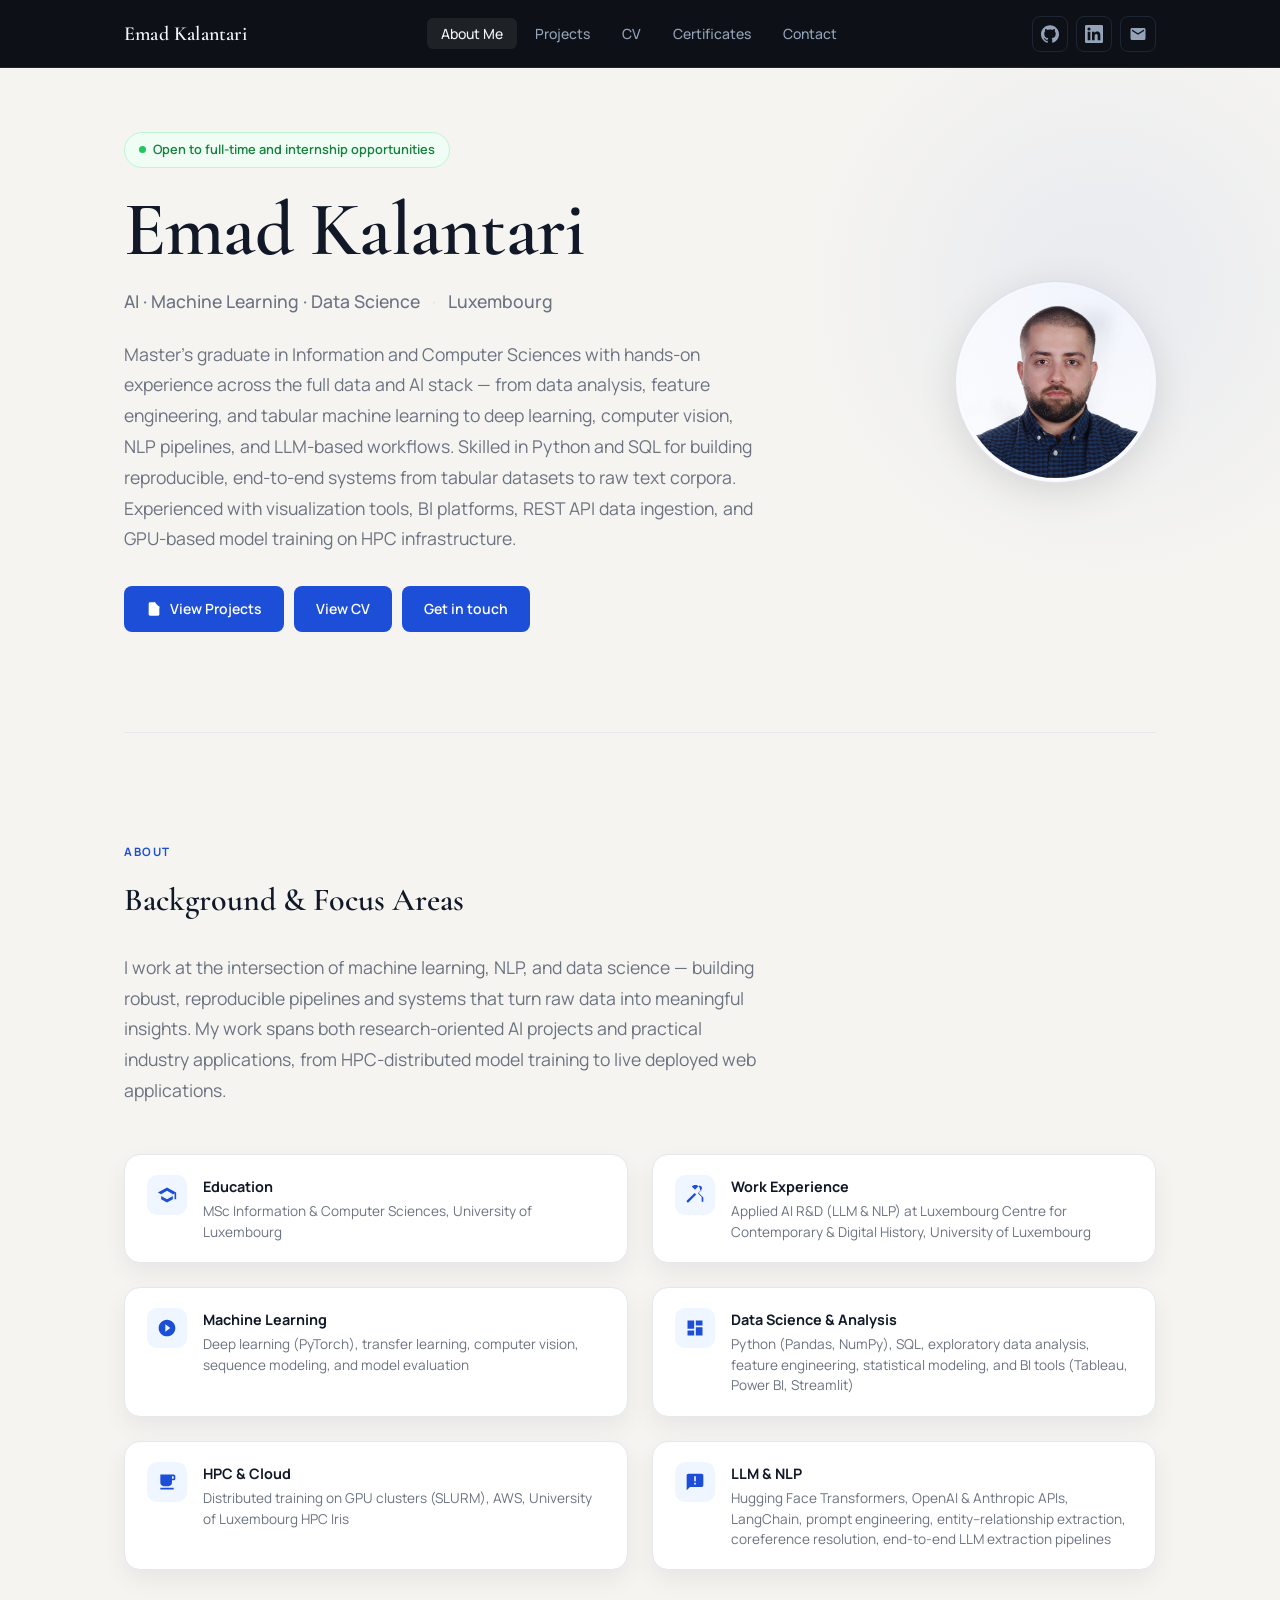
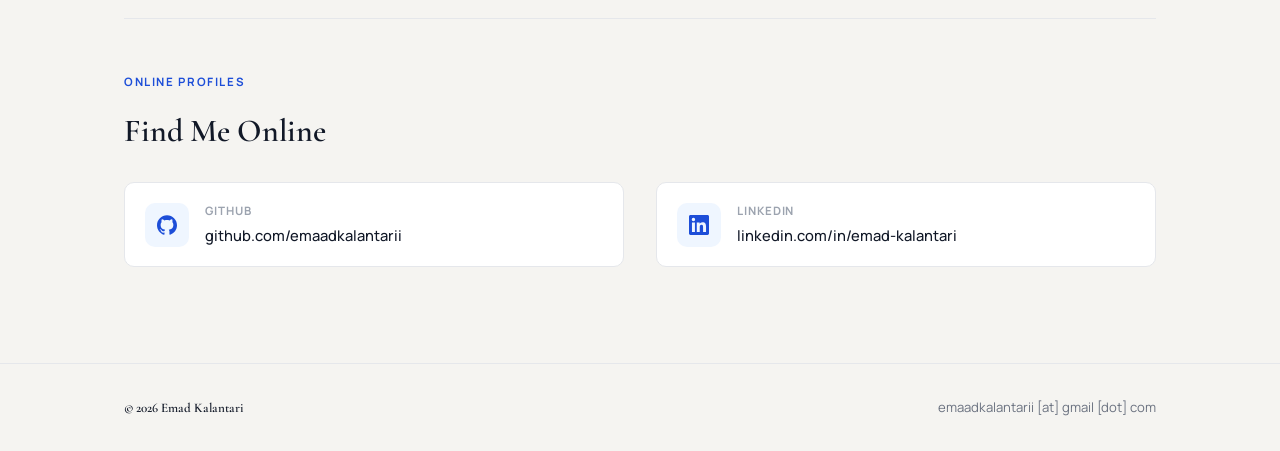
==== index.html @ 2e3de66a "edit work experience card" ====
<!DOCTYPE html>
<html lang="en">
<head>
  <meta charset="UTF-8" />
  <meta name="viewport" content="width=device-width, initial-scale=1.0" />
  <title>Emad Kalantari — AI · Machine Learning · Data Science</title>
  <meta name="description" content="Emad Kalantari — Master's graduate in Information and Computer Sciences. Machine learning, NLP, and data science professional based in Luxembourg." />
  <!-- Open Graph (for LinkedIn previews) -->
  <meta property="og:title"       content="Emad Kalantari — ML & Data Science" />
  <meta property="og:description" content="Master's graduate in Information and Computer Sciences. ML, NLP, and data science professional." />
  <meta property="og:type"        content="website" />
  <meta property="og:image"       content="assets/img/profile.jpg" />
  <link rel="icon" type="image/svg+xml" href="assets/img/favicon.svg" />
  <link rel="stylesheet" href="assets/css/style.css" />
</head>
<body class="page-body">

  <!-- ── Navigation ─────────────────────────────────────── -->
  <nav class="nav">
    <div class="container nav-inner">
      <a href="index.html" class="nav-logo">Emad Kalantari</a>
      <ul class="nav-links">
        <li><a href="index.html">About Me</a></li>
        <li><a href="projects.html">Projects</a></li>
        <li><a href="cv.html">CV</a></li>
        <li><a href="certificates.html">Certificates</a></li>
        <li><a href="contact.html">Contact</a></li>
      </ul>
      <div class="nav-icons">
        <a href="https://github.com/emaadkalantarii" target="_blank" rel="noopener" class="nav-icon-link" aria-label="GitHub">
          <svg viewBox="0 0 24 24"><path d="M12 .297c-6.63 0-12 5.373-12 12 0 5.303 3.438 9.8 8.205 11.385.6.113.82-.258.82-.577 0-.285-.01-1.04-.015-2.04-3.338.724-4.042-1.61-4.042-1.61C4.422 18.07 3.633 17.7 3.633 17.7c-1.087-.744.084-.729.084-.729 1.205.084 1.838 1.236 1.838 1.236 1.07 1.835 2.809 1.305 3.495.998.108-.776.417-1.305.76-1.605-2.665-.3-5.466-1.332-5.466-5.93 0-1.31.465-2.38 1.235-3.22-.135-.303-.54-1.523.105-3.176 0 0 1.005-.322 3.3 1.23.96-.267 1.98-.399 3-.405 1.02.006 2.04.138 3 .405 2.28-1.552 3.285-1.23 3.285-1.23.645 1.653.24 2.873.12 3.176.765.84 1.23 1.91 1.23 3.22 0 4.61-2.805 5.625-5.475 5.92.42.36.81 1.096.81 2.22 0 1.606-.015 2.896-.015 3.286 0 .315.21.69.825.57C20.565 22.092 24 17.592 24 12.297c0-6.627-5.373-12-12-12"/></svg>
        </a>
        <a href="https://www.linkedin.com/in/emad-kalantari/" target="_blank" rel="noopener" class="nav-icon-link" aria-label="LinkedIn">
          <svg viewBox="0 0 24 24"><path d="M20.447 20.452h-3.554v-5.569c0-1.328-.027-3.037-1.852-3.037-1.853 0-2.136 1.445-2.136 2.939v5.667H9.351V9h3.414v1.561h.046c.477-.9 1.637-1.85 3.37-1.85 3.601 0 4.267 2.37 4.267 5.455v6.286zM5.337 7.433a2.062 2.062 0 01-2.063-2.065 2.064 2.064 0 112.063 2.065zm1.782 13.019H3.555V9h3.564v11.452zM22.225 0H1.771C.792 0 0 .774 0 1.729v20.542C0 23.227.792 24 1.771 24h20.451C23.2 24 24 23.227 24 22.271V1.729C24 .774 23.2 0 22.222 0h.003z"/></svg>
        </a>
        <a href="contact.html#contact-form" class="nav-icon-link" aria-label="Contact">
          <svg viewBox="0 0 24 24"><path d="M20 4H4c-1.1 0-2 .9-2 2v12c0 1.1.9 2 2 2h16c1.1 0 2-.9 2-2V6c0-1.1-.9-2-2-2zm0 4l-8 5-8-5V6l8 5 8-5v2z"/></svg>
        </a>
      </div>
      <button class="nav-toggle" aria-label="Toggle menu">☰</button>
    </div>
  </nav>

  <!-- ── Hero ───────────────────────────────────────────── -->
  <section class="hero">
    <div class="container">
      <div class="hero-inner">
        <div class="hero-text">
          <div class="status-badge" style="margin-bottom: 20px;">
            <span class="status-dot"></span>
            Open to full-time and internship opportunities
          </div>
          <h1 class="display-name">Emad Kalantari</h1>
          <p class="hero-subtitle">
            AI · Machine Learning · Data Science
            <span class="sep">·</span>
            Luxembourg
          </p>
          <p class="lead">
          Master's graduate in Information and Computer Sciences with hands-on experience
          across the full data and AI stack — from data analysis, feature engineering, and
          tabular machine learning to deep learning, computer vision, NLP pipelines, and
          LLM-based workflows. Skilled in Python and SQL for building reproducible, 
          end-to-end systems from tabular datasets to raw text corpora. Experienced
          with visualization tools, BI platforms, REST API data ingestion, and GPU-based
          model training on HPC infrastructure.
          </p>
          <div class="hero-actions">
            <a href="projects.html" class="btn btn-primary">
              <svg viewBox="0 0 24 24"><path d="M13 2H6a2 2 0 00-2 2v16a2 2 0 002 2h12a2 2 0 002-2V9z"/><polyline points="13,2 13,9 20,9" fill="none" stroke="currentColor" stroke-width="2"/></svg>
              View Projects
            </a>
            <a href="cv.html" class="btn btn-primary">
              View CV
            </a>
            <a href="contact.html" class="btn btn-primary">
              Get in touch
            </a>
          </div>
        </div>

        <!-- ── PHOTO: Replace profile.jpg with your actual photo ── -->
        <div>
          <!-- If you have a photo, use the <img> tag below. -->
          <!-- If not yet, the initials placeholder will show. -->
          
          <img src="assets/img/profile.jpg"
               alt="Emad Kalantari"
               class="hero-photo" />
        </div>

      </div>
    </div>
  </section>

  <div class="container">
    <div class="divider"></div>
  </div>

  <!-- ── About / Summary ────────────────────────────────── -->
  <section class="section-sm">
    <div class="container">
      <span class="section-label">About</span>
      <h2 class="section-heading">Background &amp; Focus Areas</h2>
      <p class="lead" style="margin-top: 10px;">
        I work at the intersection of machine learning, NLP, and data science — building
        robust, reproducible pipelines and systems that turn raw data into meaningful
        insights. My work spans both research-oriented AI projects and practical industry
        applications, from HPC-distributed model training to live deployed web applications.
      </p>

      <div class="about-grid">
        <!-- Education -->
        <div class="about-item fade-in">
          <div class="about-icon">
            <svg viewBox="0 0 24 24"><path d="M12 3L1 9l11 6 9-4.91V17h2V9L12 3zm0 12.08L4.96 11 12 7.02 19.04 11 12 15.08zM5 13.18v4L12 21l7-3.82v-4L12 17l-7-3.82z"/></svg>
          </div>
          <div class="about-item-text">
            <h4>Education</h4>
            <p>MSc Information &amp; Computer Sciences, University of Luxembourg</p>
          </div>
        </div>

        <!-- Experience -->
        <div class="about-item fade-in">
          <div class="about-icon">
            <svg viewBox="0 0 24 24"><path d="M20 6h-2.18c.07-.44.18-.88.18-1.34C18 2.54 15.46 0 12.34 0c-1.61 0-3.08.67-4.13 1.75L12 5.62l3.79-3.87A2.7 2.7 0 0117.66 1c1.49 0 2.7 1.21 2.7 2.66 0 .63-.24 1.2-.63 1.62L15.5 9.77l4.5 4.5V20h2v-5l-5.5-5.5 3.5-3.5z"/><path d="M11.5 9.5L2 19v1l1 1h1l9.5-9.5-2-2z"/></svg>
          </div>
          <div class="about-item-text">
            <h4>Work Experience</h4>
            <p>Applied AI R&amp;D (LLM &amp; NLP) at Luxembourg Centre for Contemporary &amp; Digital History, University of Luxembourg</p>
          </div>
        </div>

        <!-- ML Focus -->
        <div class="about-item fade-in">
          <div class="about-icon">
            <svg viewBox="0 0 24 24"><path d="M12 2C6.48 2 2 6.48 2 12s4.48 10 10 10 10-4.48 10-10S17.52 2 12 2zm-2 14.5v-9l6 4.5-6 4.5z"/></svg>
          </div>
          <div class="about-item-text">
            <h4>Machine Learning</h4>
            <p>Deep learning (PyTorch), transfer learning, computer vision, sequence modeling, and model evaluation</p>
          </div>
        </div>

        <!-- Data -->
        <div class="about-item fade-in">
          <div class="about-icon">
            <svg viewBox="0 0 24 24"><path d="M3 13h8V3H3v10zm0 8h8v-6H3v6zm10 0h8V11h-8v10zm0-18v6h8V3h-8z"/></svg>
          </div>
          <div class="about-item-text">
            <h4>Data Science & Analysis</h4>
            <p>Python (Pandas, NumPy), SQL, exploratory data analysis, feature engineering, statistical modeling, and BI tools (Tableau, Power BI, Streamlit)</p>
          </div>
        </div>

        <!-- HPC -->
        <div class="about-item fade-in">
          <div class="about-icon">
            <svg viewBox="0 0 24 24"><path d="M20 3H4v10c0 2.21 1.79 4 4 4h6c2.21 0 4-1.79 4-4v-3h2c1.11 0 2-.89 2-2V5c0-1.11-.89-2-2-2zm0 5h-2V5h2v3zM4 19h16v2H4z"/></svg>
          </div>
          <div class="about-item-text">
            <h4>HPC &amp; Cloud</h4>
            <p>Distributed training on GPU clusters (SLURM), AWS, University of Luxembourg HPC Iris</p>
          </div>
        </div>

        <!-- LLM -->
        <div class="about-item fade-in">
          <div class="about-icon">
            <svg viewBox="0 0 24 24"><path d="M20 2H4c-1.1 0-2 .9-2 2v18l4-4h14c1.1 0 2-.9 2-2V4c0-1.1-.9-2-2-2zm-7 9h-2V5h2v6zm0 4h-2v-2h2v2z"/></svg>
          </div>
          <div class="about-item-text">
            <h4>LLM &amp; NLP</h4>
            <p>Hugging Face Transformers, OpenAI &amp; Anthropic APIs, LangChain, prompt engineering, entity–relationship extraction, coreference resolution, end-to-end LLM extraction pipelines</p>
          </div>
        </div>
      </div>
      <div class="divider"></div>

    <!-- ── Social Profiles ────────────────────────────────── -->
    <span class="section-label">Online Profiles</span>
    <h2 class="section-heading" style="margin-bottom: 24px;">Find Me Online</h2>

    <div class="contact-layout">

      <!-- GitHub -->
       <a href="https://github.com/emaadkalantarii"
     target="_blank" rel="noopener"
     class="contact-item"
     style="text-decoration: none; color: inherit; cursor: pointer;">
    <div class="contact-icon">
      <svg viewBox="0 0 24 24"><path d="M12 .297c-6.63 0-12 5.373-12 12 0 5.303 3.438 9.8 8.205 11.385.6.113.82-.258.82-.577 0-.285-.01-1.04-.015-2.04-3.338.724-4.042-1.61-4.042-1.61C4.422 18.07 3.633 17.7 3.633 17.7c-1.087-.744.084-.729.084-.729 1.205.084 1.838 1.236 1.838 1.236 1.07 1.835 2.809 1.305 3.495.998.108-.776.417-1.305.76-1.605-2.665-.3-5.466-1.332-5.466-5.93 0-1.31.465-2.38 1.235-3.22-.135-.303-.54-1.523.105-3.176 0 0 1.005-.322 3.3 1.23.96-.267 1.98-.399 3-.405 1.02.006 2.04.138 3 .405 2.28-1.552 3.285-1.23 3.285-1.23.645 1.653.24 2.873.12 3.176.765.84 1.23 1.91 1.23 3.22 0 4.61-2.805 5.625-5.475 5.92.42.36.81 1.096.81 2.22 0 1.606-.015 2.896-.015 3.286 0 .315.21.69.825.57C20.565 22.092 24 17.592 24 12.297c0-6.627-5.373-12-12-12"/></svg>
    </div>
    <div>
      <div class="contact-item-label">GitHub</div>
      <div class="contact-item-value">github.com/emaadkalantarii</div>
    </div>
  </a>

  <!-- LinkedIn -->
  <a href="https://www.linkedin.com/in/emad-kalantari/"
     target="_blank" rel="noopener"
     class="contact-item"
     style="text-decoration: none; color: inherit; cursor: pointer;">
    <div class="contact-icon">
      <svg viewBox="0 0 24 24"><path d="M20.447 20.452h-3.554v-5.569c0-1.328-.027-3.037-1.852-3.037-1.853 0-2.136 1.445-2.136 2.939v5.667H9.351V9h3.414v1.561h.046c.477-.9 1.637-1.85 3.37-1.85 3.601 0 4.267 2.37 4.267 5.455v6.286zM5.337 7.433a2.062 2.062 0 01-2.063-2.065 2.064 2.064 0 112.063 2.065zm1.782 13.019H3.555V9h3.564v11.452zM22.225 0H1.771C.792 0 0 .774 0 1.729v20.542C0 23.227.792 24 1.771 24h20.451C23.2 24 24 23.227 24 22.271V1.729C24 .774 23.2 0 22.222 0h.003z"/></svg>
    </div>
    <div>
      <div class="contact-item-label">LinkedIn</div>
      <div class="contact-item-value">linkedin.com/in/emad-kalantari</div>
    </div>
  </a>

    </div>
    </div>
    
  </section>

  <!-- ── Footer ─────────────────────────────────────────── -->
  <footer class="footer">
    <div class="container footer-inner">
      <span><span class="footer-name">© 2026 Emad Kalantari</span></span>
      <span><span>emaadkalantarii [at] gmail [dot] com</span></span>
    </div>
  </footer>

  <script src="assets/js/main.js"></script>
</body>
</html>
---- assets/css/style.css ----
/* ============================================================
   Emad Kalantari — Personal Portfolio
   Fonts: Cormorant Garamond (headings) + Manrope (body)
   ============================================================ */

@import url('https://fonts.googleapis.com/css2?family=Cormorant+Garamond:ital,wght@0,400;0,500;0,600;0,700;1,400;1,500&family=Manrope:wght@300;400;500;600;700&family=JetBrains+Mono:wght@400;500&display=swap');

/* ── Variables ─────────────────────────────────────────────── */
:root {
  --bg:           #f5f4f1;
  --bg-card:      #ffffff;
  --bg-dark:      #0d1117;
  --text:         #111827;
  --text-muted:   #6b7280;
  --text-light:   #9ca3af;
  --accent:       #1d4ed8;
  --accent-hover: #1e3a8a;
  --accent-pale:  #eff6ff;
  --accent-rgb:   29, 78, 216;
  --border:       #e5e7eb;
  --border-dark:  #1e2633;
  --nav-h:        68px;
  --radius:       10px;
  --radius-lg:    16px;
  --shadow:       0 1px 3px rgba(0,0,0,0.05), 0 4px 20px rgba(0,0,0,0.07);
  --shadow-hover: 0 8px 40px rgba(0,0,0,0.13);
  --font-display: 'Cormorant Garamond', Georgia, serif;
  --font-body:    'Manrope', system-ui, sans-serif;
  --font-mono:    'JetBrains Mono', monospace;
  --transition:   0.22s cubic-bezier(0.4,0,0.2,1);

  /* Consistent vertical rhythm */
  --space-1: 8px;
  --space-2: 12px;
  --space-3: 16px;
  --space-4: 24px;
  --space-5: 32px;
  --space-6: 48px;
  --space-7: 64px;
}

/* ── Reset ─────────────────────────────────────────────────── */
*, *::before, *::after { box-sizing: border-box; margin: 0; padding: 0; }
html { scroll-behavior: smooth; font-size: 16px; }
body {
  font-family: var(--font-body);
  background: var(--bg);
  color: var(--text);
  line-height: 1.7;
  -webkit-font-smoothing: antialiased;
}
img { max-width: 100%; display: block; }
a { color: inherit; text-decoration: none; }
ul { list-style: none; }
button { cursor: pointer; border: none; background: none; font-family: inherit; }

/* ── Layout Utilities ──────────────────────────────────────── */
.container { width: 100%; max-width: 1080px; margin: 0 auto; padding: 0 24px; }
.section    { padding: 80px 0; }
.section-sm { padding: 56px 0; }
.text-center { text-align: center; }
.mt-4  { margin-top: 1rem; }
.mt-8  { margin-top: 2rem; }
.mt-12 { margin-top: 3rem; }

/* ── Typography ────────────────────────���───────────────────── */
.display-name {
  font-family: var(--font-display);
  font-size: clamp(2.8rem, 6vw, 5rem);
  font-weight: 600;
  line-height: 1.1;
  letter-spacing: -0.01em;
  color: var(--text);
}
.page-title {
  font-family: var(--font-display);
  font-size: clamp(2rem, 4vw, 3rem);
  font-weight: 600;
  color: var(--text);
  line-height: 1.2;
}
.section-heading {
  font-family: var(--font-display);
  font-size: clamp(1.5rem, 3vw, 2rem);
  font-weight: 600;
  color: var(--text);
  margin: 0 0 var(--space-4) 0;
}
.section-label {
  font-size: 0.72rem;
  font-weight: 700;
  letter-spacing: 0.14em;
  text-transform: uppercase;
  color: var(--accent);
  display: inline-block;
  margin: 0 0 var(--space-2) 0;
}
.lead {
  font-size: 1.1rem;
  color: var(--text-muted);
  line-height: 1.75;
  max-width: 640px;
  margin: 0 0 var(--space-5) 0;
}
.mono {
  font-family: var(--font-mono);
  font-size: 0.85em;
}

/* ── Navigation ────────────────────────────────────────────── */
.nav {
  position: fixed;
  top: 0; left: 0; right: 0;
  z-index: 100;
  height: var(--nav-h);
  background: var(--bg-dark);
  border-bottom: 1px solid var(--border-dark);
}
.nav-inner {
  height: 100%;
  display: flex;
  align-items: center;
  justify-content: space-between;
  gap: 1.5rem;
}
.nav-logo {
  font-family: var(--font-display);
  font-size: 1.25rem;
  font-weight: 600;
  color: #f1f5f9;
  white-space: nowrap;
  letter-spacing: 0.01em;
  transition: opacity var(--transition);
}
.nav-logo:hover { opacity: 0.8; }
.nav-links {
  display: flex;
  align-items: center;
  gap: 0.25rem;
}
.nav-links a {
  font-size: 0.875rem;
  font-weight: 500;
  color: #94a3b8;
  padding: 6px 14px;
  border-radius: 6px;
  transition: color var(--transition), background var(--transition);
}
.nav-links a:hover,
.nav-links a.active {
  color: #f1f5f9;
  background: rgba(255,255,255,0.07);
}
.nav-icons {
  display: flex;
  align-items: center;
  gap: 0.5rem;
}
.nav-icon-link {
  display: flex;
  align-items: center;
  justify-content: center;
  width: 36px; height: 36px;
  border-radius: 8px;
  color: #94a3b8;
  border: 1px solid var(--border-dark);
  transition: color var(--transition), border-color var(--transition), background var(--transition);
}
.nav-icon-link:hover {
  color: #f1f5f9;
  border-color: #374151;
  background: rgba(255,255,255,0.06);
}
.nav-icon-link svg { width: 18px; height: 18px; fill: currentColor; }
.nav-toggle {
  display: none;
  color: #94a3b8;
  font-size: 1.25rem;
  padding: 4px 8px;
}
/* Mobile nav */
@media (max-width: 768px) {
  .nav-toggle { display: block; }
  .nav-links {
    display: none;
    position: absolute;
    top: var(--nav-h);
    left: 0; right: 0;
    flex-direction: column;
    background: var(--bg-dark);
    border-bottom: 1px solid var(--border-dark);
    padding: 12px 16px 16px;
    gap: 4px;
    align-items: flex-start;
  }
  .nav-links.open { display: flex; }
  .nav-links a { width: 100%; padding: 10px 14px; }
}

/* Page offset for fixed nav */
.page-body { padding-top: var(--nav-h); }

/* ── Buttons ───────────────────────────────────────────────── */
.btn {
  display: inline-flex;
  align-items: center;
  gap: 8px;
  padding: 11px 22px;
  border-radius: 8px;
  font-size: 0.875rem;
  font-weight: 600;
  transition: all var(--transition);
  white-space: nowrap;
}
.btn-primary {
  background: var(--accent);
  color: white;
}
.btn-primary:hover {
  background: var(--accent-hover);
  transform: translateY(-1px);
  box-shadow: 0 4px 16px rgba(var(--accent-rgb), 0.3);
}
.btn-outline {
  background: transparent;
  color: var(--accent);
  border: 1.5px solid var(--accent);
}
.btn-outline:hover {
  background: var(--accent-pale);
  transform: translateY(-1px);
}
.btn-ghost {
  background: transparent;
  color: var(--text-muted);
  border: 1.5px solid var(--border);
}
.btn-ghost:hover {
  border-color: var(--text-muted);
  color: var(--text);
}
.btn svg { width: 16px; height: 16px; fill: currentColor; flex-shrink: 0; }

/* ── Cards ─────────────────────────────────────────────────── */
.card {
  background: var(--bg-card);
  border: 1px solid var(--border);
  border-radius: var(--radius-lg);
  padding: 28px 32px;
  box-shadow: var(--shadow);
  transition: box-shadow var(--transition), transform var(--transition);
}
.card:hover { box-shadow: var(--shadow-hover); transform: translateY(-2px); }

/* ── Tag / Badge ──��────────────────────────────────────────── */
.tag {
  display: inline-flex;
  align-items: center;
  padding: 4px 10px;
  border-radius: 20px;
  font-family: var(--font-mono);
  font-size: 0.72rem;
  font-weight: 500;
  background: var(--accent-pale);
  color: var(--accent);
  border: 1px solid #bfdbfe;
  white-space: nowrap;
}
.tag-gray {
  background: #f3f4f6;
  color: var(--text-muted);
  border-color: var(--border);
}
.tag-green {
  background: #f0fdf4;
  color: #166534;
  border-color: #bbf7d0;
}
.tags-row { display: flex; flex-wrap: wrap; gap: 6px; margin-top: 12px; }

/* ── Badge (status indicator) ──────────────────────────────── */
.status-badge {
  display: inline-flex;
  align-items: center;
  gap: 7px;
  padding: 6px 14px;
  border-radius: 20px;
  font-size: 0.8rem;
  font-weight: 600;
  background: #f0fdf4;
  color: #15803d;
  border: 1px solid #bbf7d0;
}
.status-dot {
  width: 7px; height: 7px;
  border-radius: 50%;
  background: #22c55e;
  animation: pulse-dot 2s ease-in-out infinite;
}
@keyframes pulse-dot {
  0%,100% { opacity: 1; transform: scale(1); }
  50% { opacity: 0.6; transform: scale(0.85); }
}

/* ── Divider ───────────────────────────────────────────────── */
.divider {
  height: 1px;
  background: var(--border);
  margin: var(--space-6) 0;
}

/* ── Page Hero ─────────────────────────────────────────────── */
.page-hero {
  padding: var(--space-7) 0 var(--space-6);
  border-bottom: 1px solid var(--border);
  margin-bottom: var(--space-7);
}
.page-hero .page-title { margin-bottom: var(--space-3); }
.page-hero .lead { color: var(--text-muted); margin-bottom: 0; }

/* ── HOME: Hero ────────────────────────────────────────────── */
.hero {
  padding: var(--space-7) 0 calc(var(--space-7) - var(--space-2));
  position: relative;
  overflow: hidden;
}
.hero::before {
  content: '';
  position: absolute;
  top: -80px; right: -120px;
  width: 600px; height: 600px;
  background: radial-gradient(circle, rgba(29,78,216,0.06) 0%, transparent 70%);
  pointer-events: none;
}
.hero-inner {
  display: grid;
  grid-template-columns: 1fr auto;
  align-items: center;
  gap: 60px;
}
.hero-photo {
  width: 200px; height: 200px;
  border-radius: 50%;
  object-fit: cover;
  border: 4px solid white;
  box-shadow: 0 0 0 1px var(--border), 0 8px 40px rgba(0,0,0,0.12);
  background: var(--border);
  display: flex;
  align-items: center;
  justify-content: center;
  flex-shrink: 0;
  overflow: hidden;
}
.hero-photo-placeholder {
  width: 200px; height: 200px;
  border-radius: 50%;
  background: linear-gradient(135deg, #dbeafe 0%, #bfdbfe 100%);
  border: 4px solid white;
  box-shadow: 0 0 0 1px var(--border), 0 8px 40px rgba(0,0,0,0.12);
  display: flex;
  align-items: center;
  justify-content: center;
  flex-shrink: 0;
  font-family: var(--font-display);
  font-size: 2.5rem;
  font-weight: 600;
  color: var(--accent);
  letter-spacing: 0.02em;
}
.hero-subtitle {
  font-size: 1.1rem;
  font-weight: 500;
  color: var(--text-muted);
  margin: var(--space-3) 0 var(--space-4);
  line-height: 1.5;
}
.hero-subtitle .sep { margin: 0 8px; color: var(--border); }
.hero-actions { display: flex; flex-wrap: wrap; gap: 10px; margin-top: var(--space-4); }

@media (max-width: 640px) {
  .hero-inner { grid-template-columns: 1fr; gap: 32px; }
  .hero-photo, .hero-photo-placeholder { width: 140px; height: 140px; font-size: 1.8rem; }
}

/* ── HOME: About Summary ───────────────────────────────────── */
.about-grid {
  display: grid;
  grid-template-columns: 1fr 1fr;
  gap: var(--space-4);
  margin-top: var(--space-6);
}
@media (max-width: 700px) { .about-grid { grid-template-columns: 1fr; } }

.about-item {
  display: flex;
  align-items: flex-start;
  gap: 16px;
  background: var(--bg-card);
  border: 1px solid var(--border);
  border-radius: var(--radius-lg);
  padding: 20px 22px;
  box-shadow: 0 10px 24px rgba(16, 24, 40, 0.06);
  transition: transform var(--transition), box-shadow var(--transition), border-color var(--transition);
}
.about-item:hover {
  transform: translateY(-2px);
  box-shadow: 0 14px 30px rgba(16, 24, 40, 0.08);
  border-color: rgba(var(--accent-rgb), 0.22);
}

.about-icon {
  width: 40px; height: 40px;
  border-radius: 10px;
  background: var(--accent-pale);
  display: flex;
  align-items: center;
  justify-content: center;
  flex-shrink: 0;
  color: var(--accent);
}
.about-icon svg { width: 20px; height: 20px; fill: currentColor; }
.about-item-text h4 {
  font-size: 0.9rem;
  font-weight: 700;
  color: var(--text);
  margin-bottom: 2px;
}
.about-item-text p {
  font-size: 0.85rem;
  color: var(--text-muted);
  line-height: 1.5;
}

/* ── PROJECTS ──────────────────────────────────────────────── */
.project-card {
  background: var(--bg-card);
  border: 1px solid var(--border);
  border-radius: var(--radius-lg);
  overflow: hidden;
  box-shadow: var(--shadow);
  transition: box-shadow var(--transition), transform var(--transition);
  margin: 0 0 var(--space-6) 0;
}
.project-card:hover { box-shadow: var(--shadow-hover); transform: translateY(-3px); }
.project-card-header {
  padding: 32px 36px 24px;
  border-bottom: 1px solid var(--border);
  display: flex;
  align-items: flex-start;
  justify-content: space-between;
  gap: 20px;
}
.project-card-num {
  font-family: var(--font-mono);
  font-size: 0.7rem;
  font-weight: 500;
  color: var(--accent);
  letter-spacing: 0.08em;
  margin-bottom: 6px;
  display: block;
}
.project-card-title {
  font-family: var(--font-display);
  font-size: 1.7rem;
  font-weight: 600;
  color: var(--text);
  line-height: 1.2;
}
.project-card-body { padding: 28px 36px 32px; }
.project-card-desc {
  font-size: 0.95rem;
  color: var(--text-muted);
  line-height: 1.8;
  margin-bottom: var(--space-4);
}
.project-metrics {
  display: grid;
  grid-template-columns: repeat(auto-fit, minmax(120px, 1fr));
  gap: 16px;
  margin: var(--space-4) 0;
  padding: 20px;
  background: var(--bg);
  border-radius: var(--radius);
  border: 1px solid var(--border);
}
.metric-item { text-align: center; }
.metric-value {
  font-family: var(--font-body);
  font-size: 1.6rem;
  font-weight: 800;
  color: var(--accent);
  line-height: 1;
  letter-spacing: -0.02em;
  font-variant-numeric: lining-nums tabular-nums;
}
.metric-label {
  font-size: 0.75rem;
  color: var(--text-muted);
  margin-top: 4px;
  font-weight: 500;
}
.project-bullets { margin: var(--space-3) 0; padding-left: 0; }
.project-bullets li {
  position: relative;
  padding-left: 22px;
  font-size: 0.9rem;
  color: var(--text-muted);
  line-height: 1.7;
  margin-bottom: 10px;
}
.project-bullets li::before {
  content: '→';
  color: var(--accent);
  font-weight: 700;
  position: absolute;
  left: 0;
  top: 1px;
}
.project-card-footer {
  padding: 20px 36px;
  border-top: 1px solid var(--border);
  display: flex;
  align-items: center;
  gap: 12px;
  flex-wrap: wrap;
}
@media (max-width: 640px) {
  .project-card-header, .project-card-body, .project-card-footer { padding-left: 22px; padding-right: 22px; }
}

/* ── CV PAGE ───────────────────────────────────────────────── */
.cv-section { margin-bottom: var(--space-6); }
.cv-section-title {
  font-family: var(--font-display);
  font-size: 1.4rem;
  font-weight: 600;
  color: var(--text);
  padding-bottom: 12px;
  border-bottom: 2px solid var(--border);
  margin-bottom: 28px;
  display: flex;
  align-items: center;
  gap: 10px;
}
.cv-section-title svg { width: 20px; height: 20px; fill: var(--accent); }
.timeline-item {
  display: grid;
  grid-template-columns: 160px 1fr;
  gap: 24px;
  margin-bottom: 32px;
  position: relative;
}
.timeline-item:not(:last-child)::after {
  content: '';
  position: absolute;
  left: 160px;
  top: 36px;
  bottom: -16px;
  width: 1px;
  background: var(--border);
  transform: translateX(-50%);
  display: none;
}
.timeline-date {
  font-size: 0.8rem;
  font-weight: 600;
  color: var(--text-muted);
  padding-top: 3px;
  line-height: 1.4;
}
.timeline-dot { display: none; }
.timeline-role {
  font-size: 1rem;
  font-weight: 700;
  color: var(--text);
  line-height: 1.3;
}
.timeline-org {
  font-size: 0.875rem;
  color: var(--accent);
  font-weight: 500;
  margin: 2px 0 10px;
}
.timeline-bullets { padding-left: 0; }
.timeline-bullets li {
  position: relative;
  padding-left: 16px;
  font-size: 0.875rem;
  color: var(--text-muted);
  line-height: 1.65;
  margin-bottom: 6px;
}
.timeline-bullets li::before {
  content: '·';
  color: var(--accent);
  font-size: 1.2rem;
  line-height: 1.3;
  position: absolute;
  left: 0;
  top: 0;
}
@media (max-width: 600px) {
  .timeline-item { grid-template-columns: 1fr; gap: 4px; }
  .timeline-date { color: var(--accent); font-size: 0.78rem; }
}
.skills-grid {
  display: grid;
  grid-template-columns: repeat(auto-fill, minmax(280px, 1fr));
  gap: 16px;
}
.skill-group {
  background: var(--bg-card);
  border: 1px solid var(--border);
  border-radius: var(--radius);
  padding: 18px 20px;
}
.skill-group-label {
  font-size: 0.75rem;
  font-weight: 700;
  letter-spacing: 0.1em;
  text-transform: uppercase;
  color: var(--text-muted);
  margin-bottom: 10px;
}
.skill-group .tags-row { margin-top: 0; }

/* ── CERTIFICATES ──────────────────────────────────────────── */
.cert-grid {
  display: grid;
  grid-template-columns: repeat(auto-fill, minmax(300px, 1fr));
  gap: 20px;
}
.cert-card {
  background: var(--bg-card);
  border: 1px solid var(--border);
  border-radius: var(--radius-lg);
  overflow: hidden;
  box-shadow: var(--shadow);
  transition: box-shadow var(--transition), transform var(--transition);
  display: flex;
  flex-direction: column;
}
.cert-card:hover { box-shadow: var(--shadow-hover); transform: translateY(-2px); }
.cert-image-wrap {
  width: 100%;
  height: 220px;
  background: #ffffff;
  display: flex;
  align-items: center;
  justify-content: center;
  overflow: hidden;
  position: relative;
  cursor: pointer;
  flex-shrink: 0;
  border-bottom: 1px solid var(--border);
}
.cert-image-wrap img {
  width: 100%;
  height: 100%;
  object-fit: contain;
  padding: 10px;
  transition: transform 0.3s ease;
}
.cert-image-wrap:hover img { transform: scale(1.03); }
.cert-placeholder-icon {
  display: flex;
  flex-direction: column;
  align-items: center;
  gap: 8px;
  color: var(--accent);
  opacity: 0.5;
}
.cert-placeholder-icon svg { width: 36px; height: 36px; fill: currentColor; }
.cert-placeholder-icon span {
  font-size: 0.7rem;
  font-weight: 600;
  letter-spacing: 0.05em;
  text-transform: uppercase;
}
.cert-body { padding: 18px 20px; flex: 1; display: flex; flex-direction: column; }
.cert-issuer {
  font-size: 0.72rem;
  font-weight: 700;
  letter-spacing: 0.1em;
  text-transform: uppercase;
  color: var(--text-light);
  margin-bottom: 5px;
}
.cert-title {
  font-size: 0.92rem;
  font-weight: 600;
  color: var(--text);
  line-height: 1.4;
  flex: 1;
}
.cert-status { margin-top: 12px; }
.cert-status .tag { font-size: 0.68rem; }
.in-progress-section { margin-top: var(--space-6); }
.in-progress-section .section-heading { color: var(--text-muted); }

/* Compact in-progress card (no image) */
.cert-card-compact {
  background: var(--bg-card);
  border: 1px solid var(--border);
  border-radius: var(--radius-lg);
  padding: 18px 20px;
  box-shadow: var(--shadow);
  display: flex;
  align-items: center;
  gap: 14px;
  transition: box-shadow var(--transition), transform var(--transition);
}
.cert-card-compact:hover { box-shadow: var(--shadow-hover); transform: translateY(-1px); }
.cert-card-compact .cert-body { padding: 0; flex: 1; display: flex; flex-direction: column; gap: 4px; }
.cert-card-compact .cert-issuer { margin-bottom: 0; }
.cert-card-compact .cert-title { font-size: 0.88rem; }
.cert-card-compact .cert-status { margin-top: 6px; }

/* In-progress grid - same as cert-grid but for compact cards */
.cert-grid-compact {
  display: grid;
  grid-template-columns: repeat(auto-fill, minmax(300px, 1fr));
  gap: 14px;
}

/* ── CONTACT ───────────────────────────────────────────────── */
.contact-layout {
  display: grid;
  grid-template-columns: 1fr 1fr;
  gap: 32px;
}
@media (max-width: 700px) { .contact-layout { grid-template-columns: 1fr; } }
.contact-item {
  display: flex;
  align-items: center;
  gap: 16px;
  padding: 18px 20px;
  background: var(--bg-card);
  border: 1px solid var(--border);
  border-radius: var(--radius);
  transition: box-shadow var(--transition), transform var(--transition);
}
.contact-item:hover { box-shadow: var(--shadow); transform: translateY(-1px); }
.contact-icon {
  width: 44px; height: 44px;
  border-radius: 10px;
  background: var(--accent-pale);
  display: flex;
  align-items: center;
  justify-content: center;
  flex-shrink: 0;
  color: var(--accent);
}
.contact-icon svg { width: 20px; height: 20px; fill: currentColor; }
.contact-item-label {
  font-size: 0.72rem;
  font-weight: 700;
  letter-spacing: 0.08em;
  text-transform: uppercase;
  color: var(--text-light);
  margin-bottom: 2px;
}
.contact-item-value {
  font-size: 0.92rem;
  font-weight: 500;
  color: var(--text);
  word-break: break-all;
}
.contact-item-value a {
  color: var(--accent);
  transition: color var(--transition);
}
.contact-item-value a:hover { color: var(--accent-hover); }

/* Keep social-card styles in case you still use them somewhere */
.social-card {
  display: flex;
  align-items: center;
  gap: 16px;
  padding: 18px 22px;
  background: var(--bg-dark);
  border: 1px solid var(--border-dark);
  border-radius: var(--radius);
  transition: background var(--transition), transform var(--transition);
  color: #f1f5f9;
}
.social-card:hover { background: #1e2633; transform: translateY(-2px); }
.social-card-icon {
  width: 44px; height: 44px;
  border-radius: 10px;
  background: rgba(255,255,255,0.08);
  display: flex;
  align-items: center;
  justify-content: center;
  flex-shrink: 0;
  color: #f1f5f9;
}
.social-card-icon svg { width: 22px; height: 22px; fill: currentColor; }
.social-card-label {
  font-size: 0.72rem;
  font-weight: 700;
  letter-spacing: 0.08em;
  text-transform: uppercase;
  color: #64748b;
  margin-bottom: 2px;
}
.social-card-value {
  font-size: 0.92rem;
  font-weight: 600;
  color: #e2e8f0;
}
.social-arrow {
  margin-left: auto;
  color: #475569;
  font-size: 1.1rem;
}

/* ── Footer ────────────────────────────────────────────────── */
.footer {
  border-top: 1px solid var(--border);
  padding: 32px 0;
  margin-top: 40px;
  color: var(--text-muted);
  font-size: 0.82rem;
}
.footer-inner {
  display: flex;
  align-items: center;
  justify-content: space-between;
  gap: 16px;
  flex-wrap: wrap;
}
.footer-name {
  font-family: var(--font-display);
  font-weight: 600;
  color: var(--text);
}

/* ── Fade-in animation ─────────────────────────────────────── */
.fade-in {
  opacity: 0;
  transform: translateY(18px);
  transition: opacity 0.5s ease, transform 0.5s ease;
}
.fade-in.visible {
  opacity: 1;
  transform: none;
}
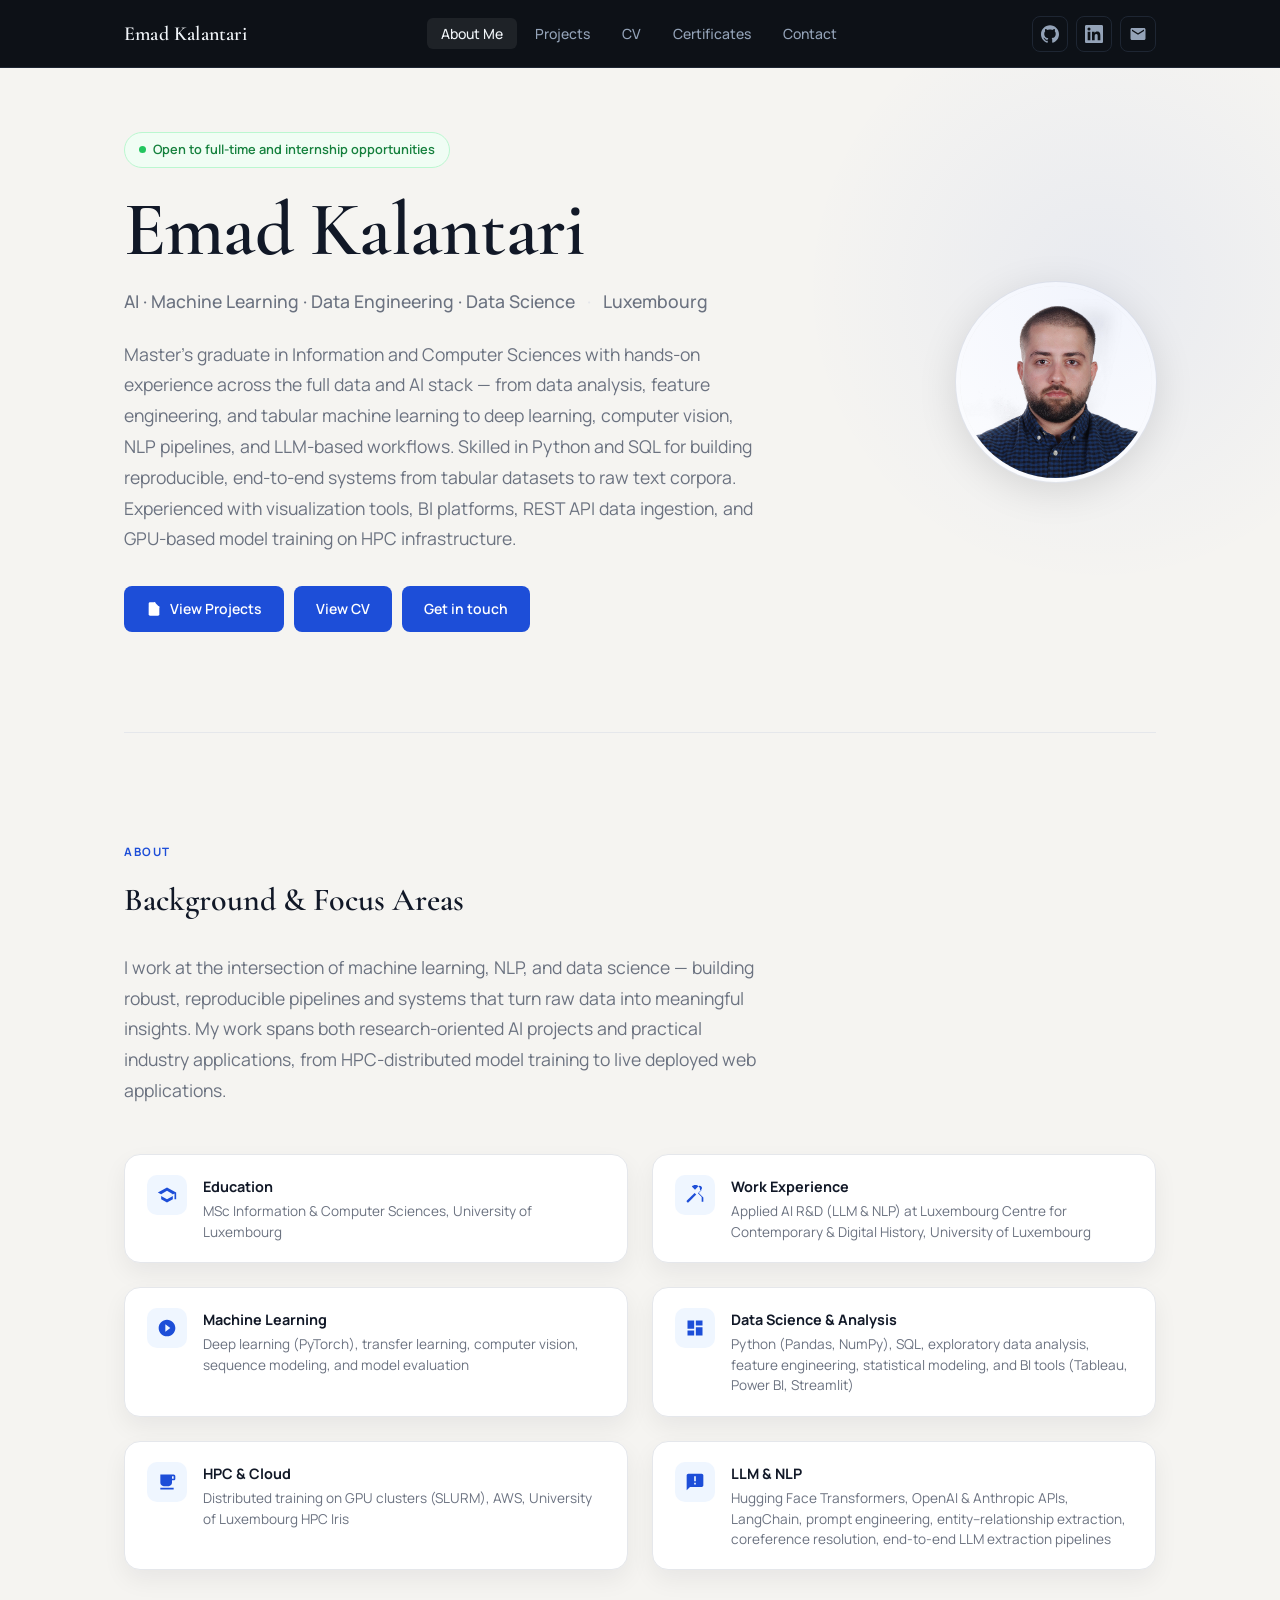
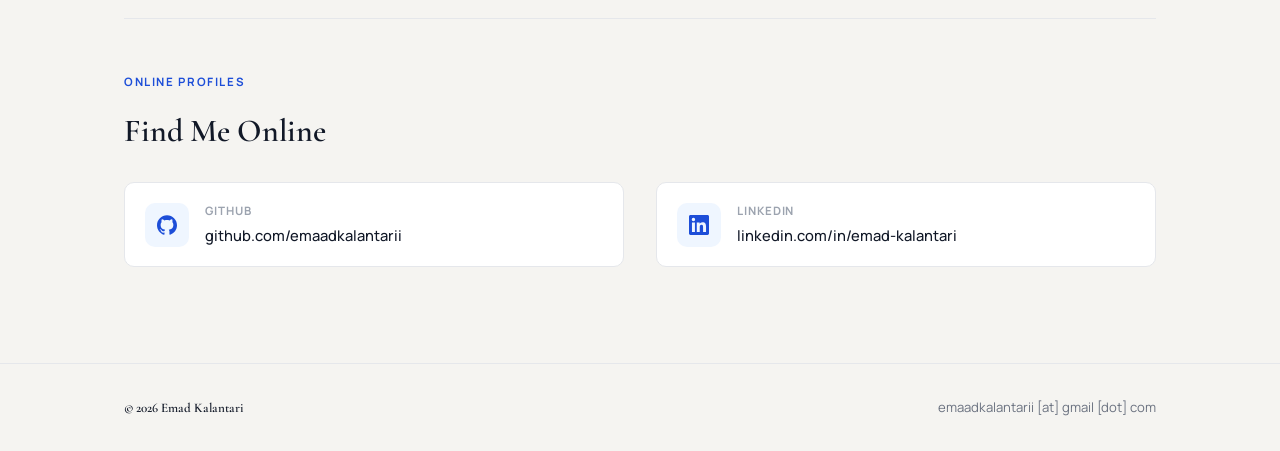
==== commit 669b71dd: "enhance domain tag in index page" ====
--- a/index.html
+++ b/index.html
@@ -52,7 +52,7 @@
           </div>
           <h1 class="display-name">Emad Kalantari</h1>
           <p class="hero-subtitle">
-            AI · Machine Learning · Data Science
+            AI · Machine Learning · Data Engineering · Data Science
             <span class="sep">·</span>
             Luxembourg
           </p>
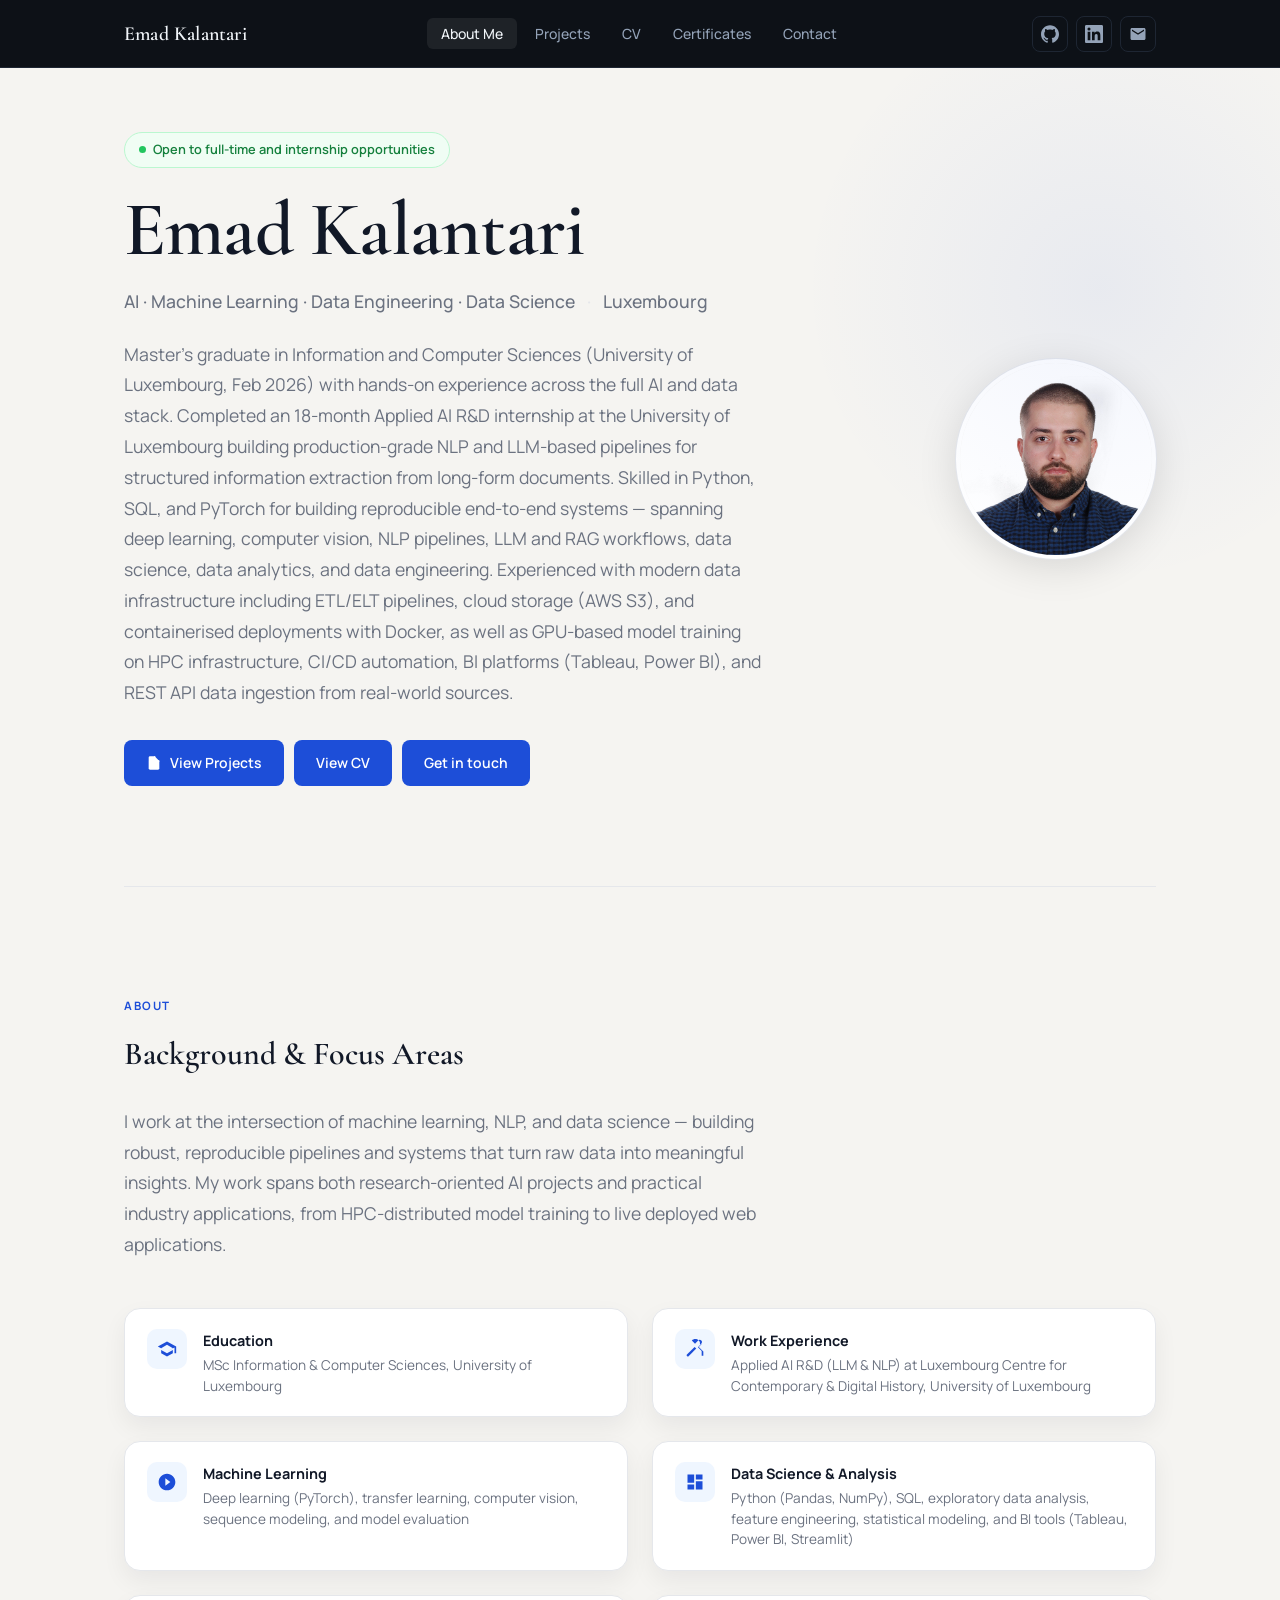
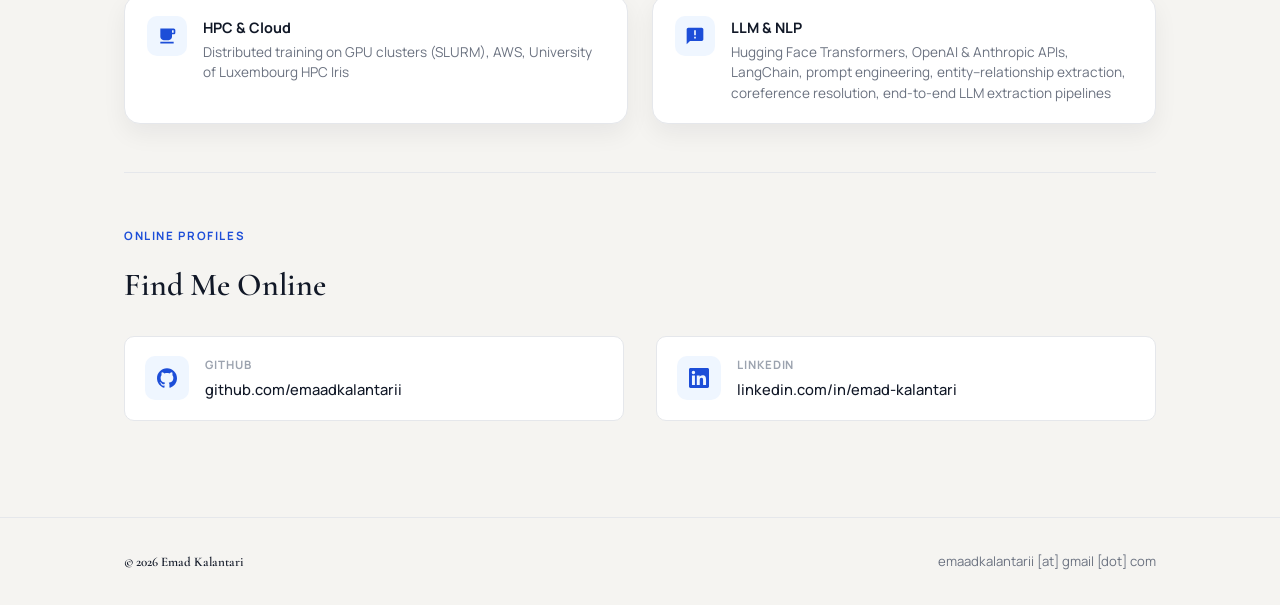
==== commit 315819e1: "enhance about me description" ====
--- a/index.html
+++ b/index.html
@@ -57,13 +57,16 @@
             Luxembourg
           </p>
           <p class="lead">
-          Master's graduate in Information and Computer Sciences with hands-on experience
-          across the full data and AI stack — from data analysis, feature engineering, and
-          tabular machine learning to deep learning, computer vision, NLP pipelines, and
-          LLM-based workflows. Skilled in Python and SQL for building reproducible, 
-          end-to-end systems from tabular datasets to raw text corpora. Experienced
-          with visualization tools, BI platforms, REST API data ingestion, and GPU-based
-          model training on HPC infrastructure.
+          Master's graduate in Information and Computer Sciences (University of Luxembourg, Feb 2026)
+          with hands-on experience across the full AI and data stack. Completed an 18-month Applied 
+          AI R&D internship at the University of Luxembourg building production-grade NLP and LLM-based
+          pipelines for structured information extraction from long-form documents. Skilled in Python,
+          SQL, and PyTorch for building reproducible end-to-end systems — spanning deep learning,
+          computer vision, NLP pipelines, LLM and RAG workflows, data science, data analytics, and
+          data engineering. Experienced with modern data infrastructure including ETL/ELT pipelines,
+          cloud storage (AWS S3), and containerised deployments with Docker, as well as GPU-based model
+          training on HPC infrastructure, CI/CD automation, BI platforms (Tableau, Power BI), and REST API
+          data ingestion from real-world sources.
           </p>
           <div class="hero-actions">
             <a href="projects.html" class="btn btn-primary">
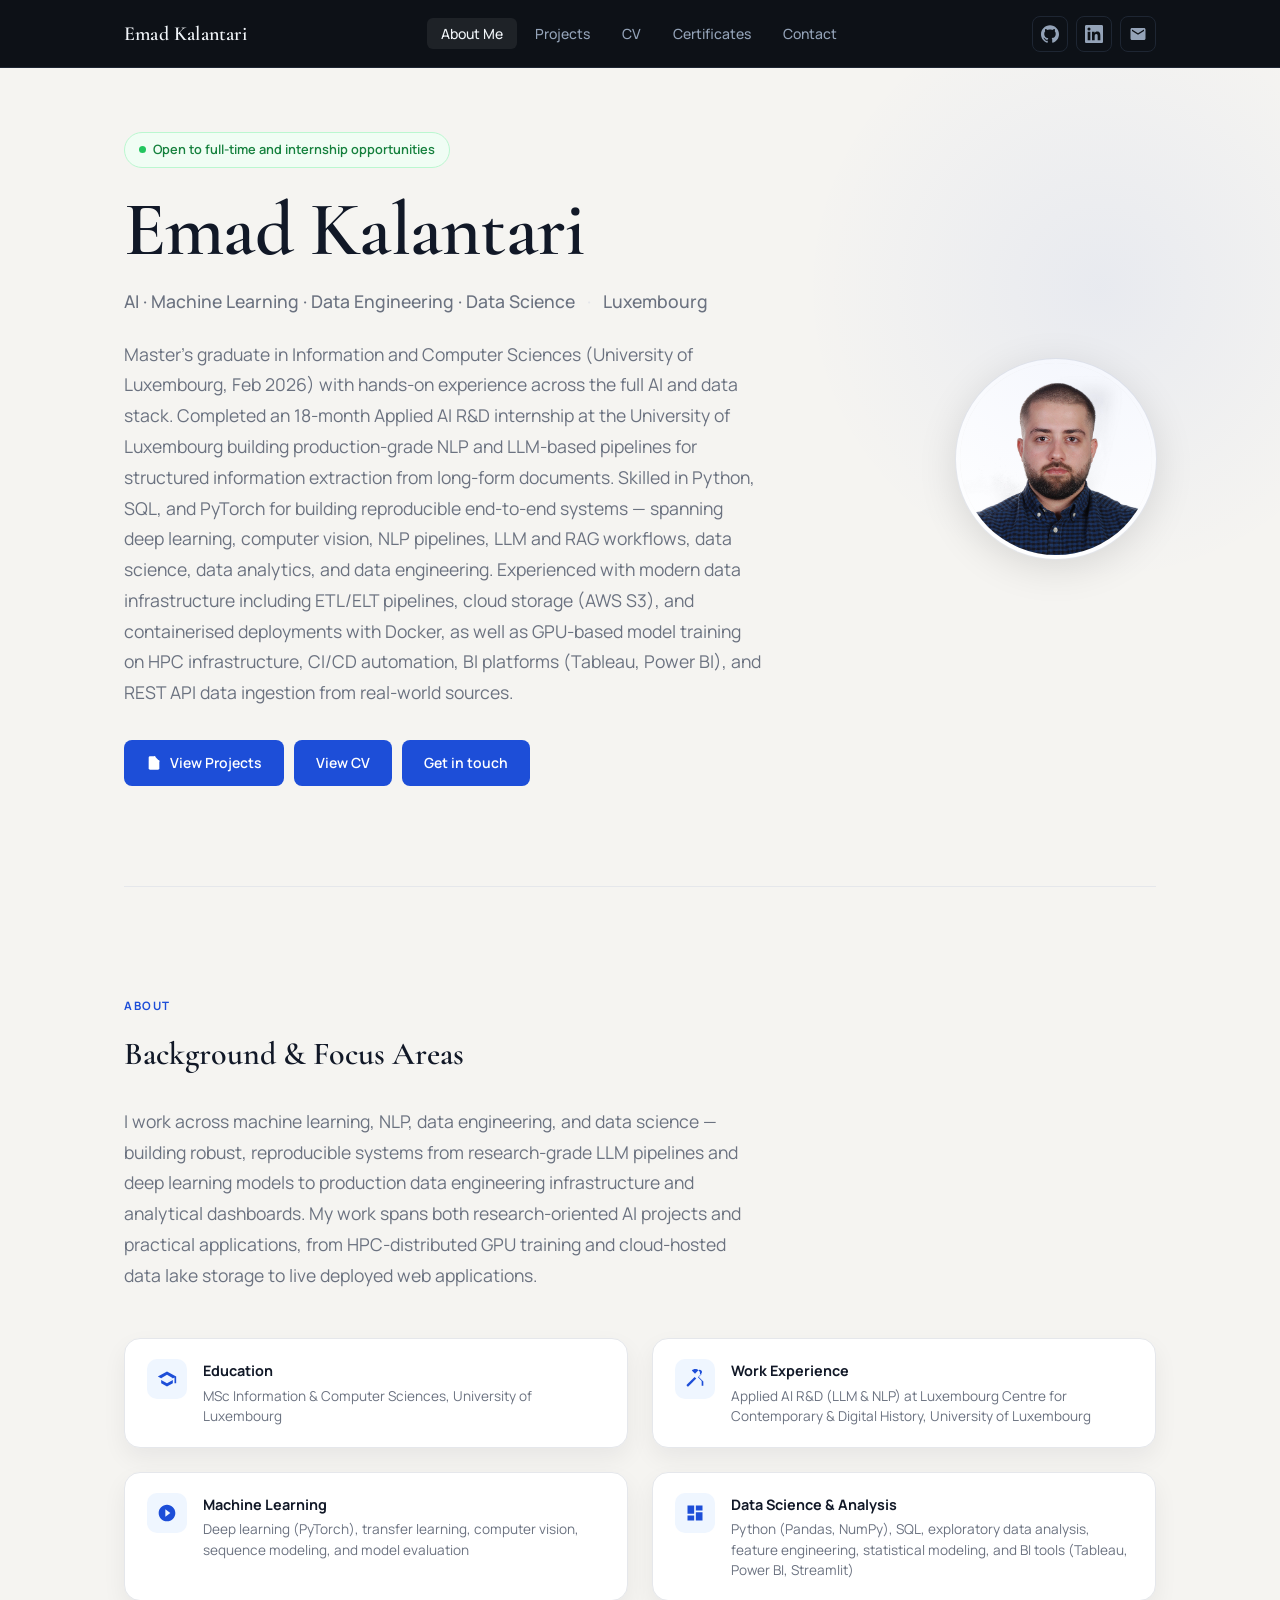
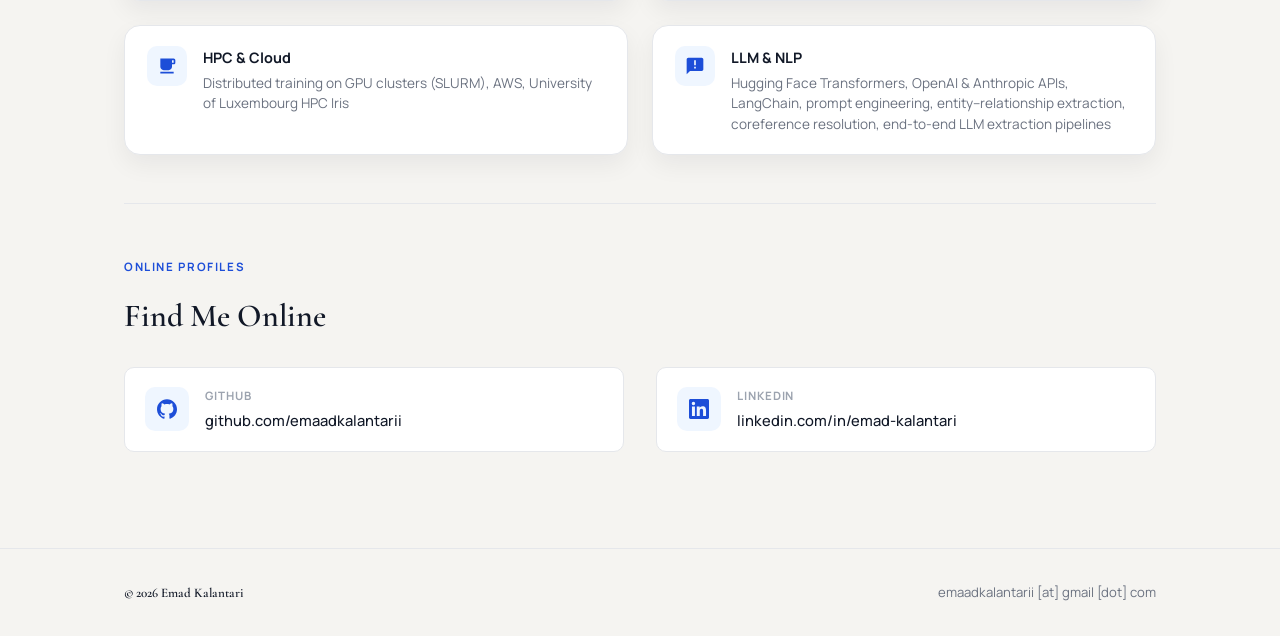
==== commit b6ffbef9: "enhance background description" ====
--- a/index.html
+++ b/index.html
@@ -106,10 +106,11 @@
       <span class="section-label">About</span>
       <h2 class="section-heading">Background &amp; Focus Areas</h2>
       <p class="lead" style="margin-top: 10px;">
-        I work at the intersection of machine learning, NLP, and data science — building
-        robust, reproducible pipelines and systems that turn raw data into meaningful
-        insights. My work spans both research-oriented AI projects and practical industry
-        applications, from HPC-distributed model training to live deployed web applications.
+        I work across machine learning, NLP, data engineering, and data science — building robust,
+        reproducible systems from research-grade LLM pipelines and deep learning models to
+        production data engineering infrastructure and analytical dashboards. My work spans
+        both research-oriented AI projects and practical applications, from HPC-distributed
+        GPU training and cloud-hosted data lake storage to live deployed web applications.
       </p>
 
       <div class="about-grid">
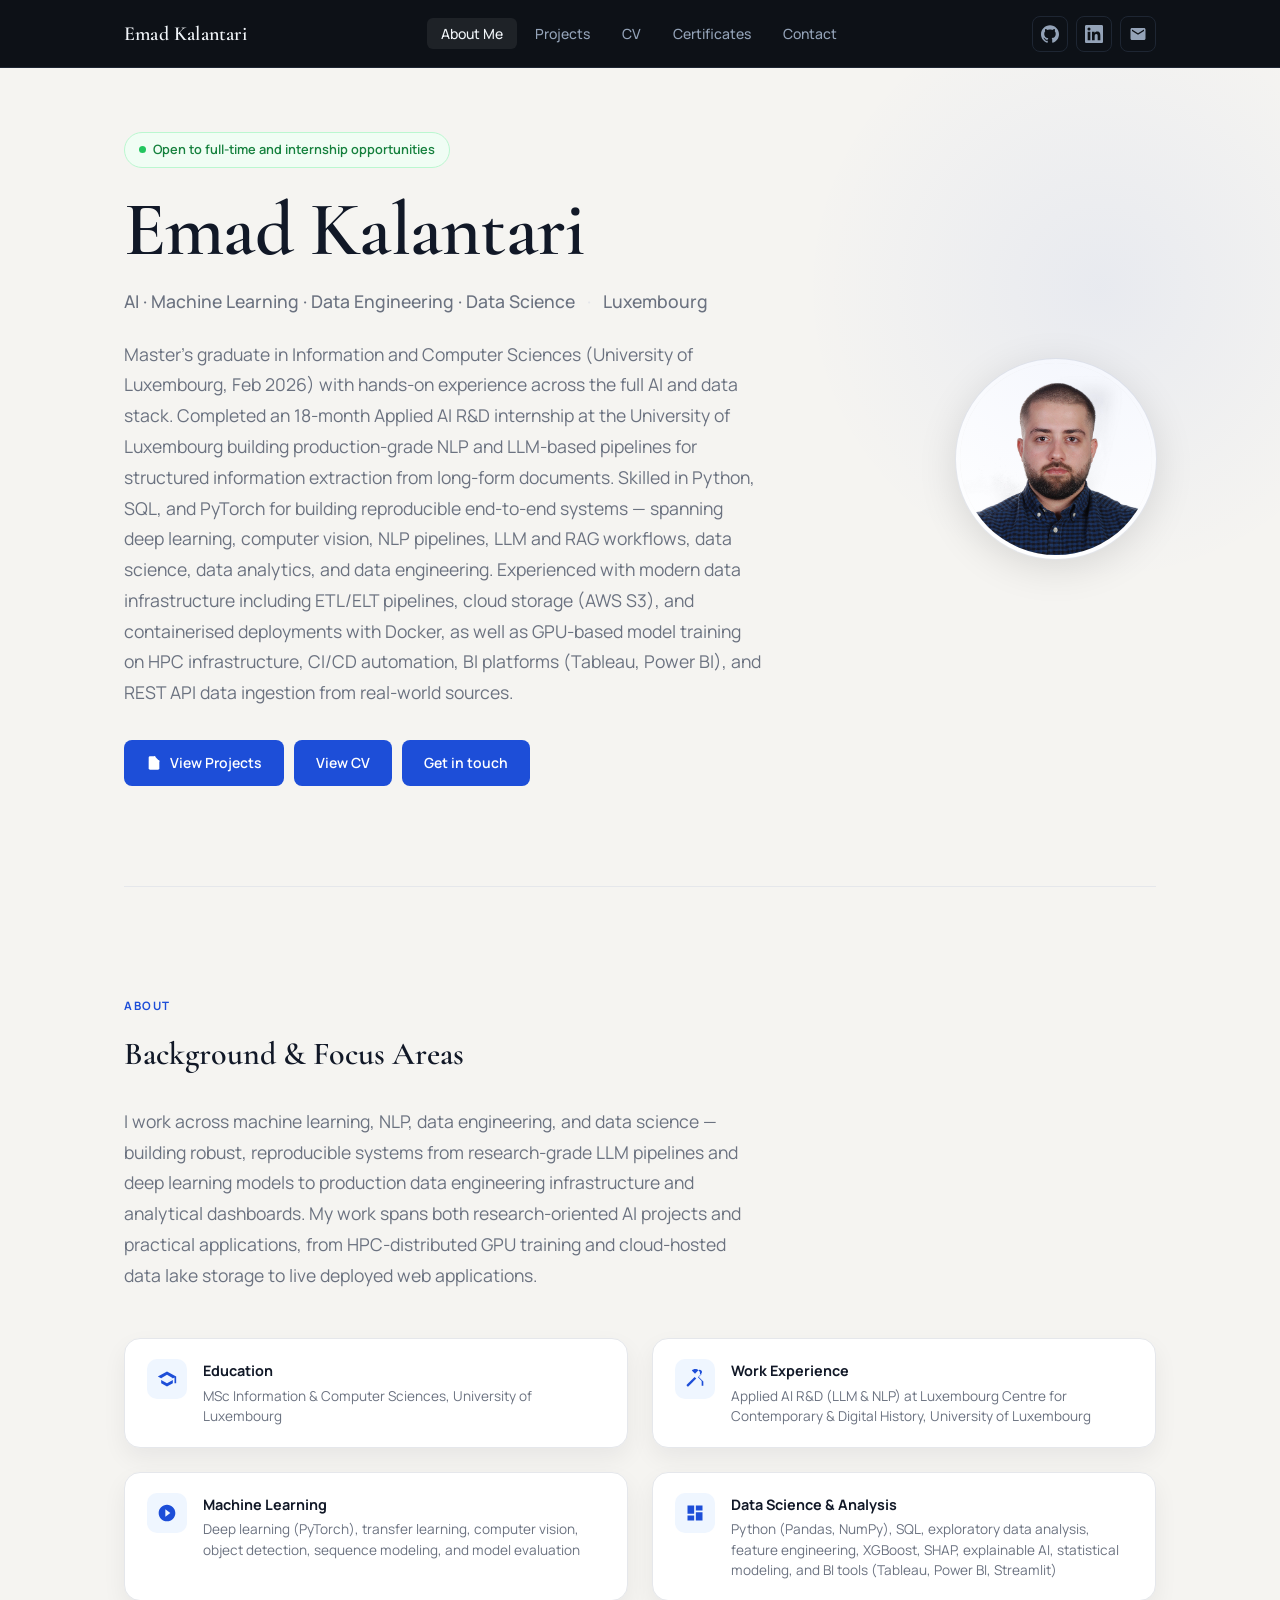
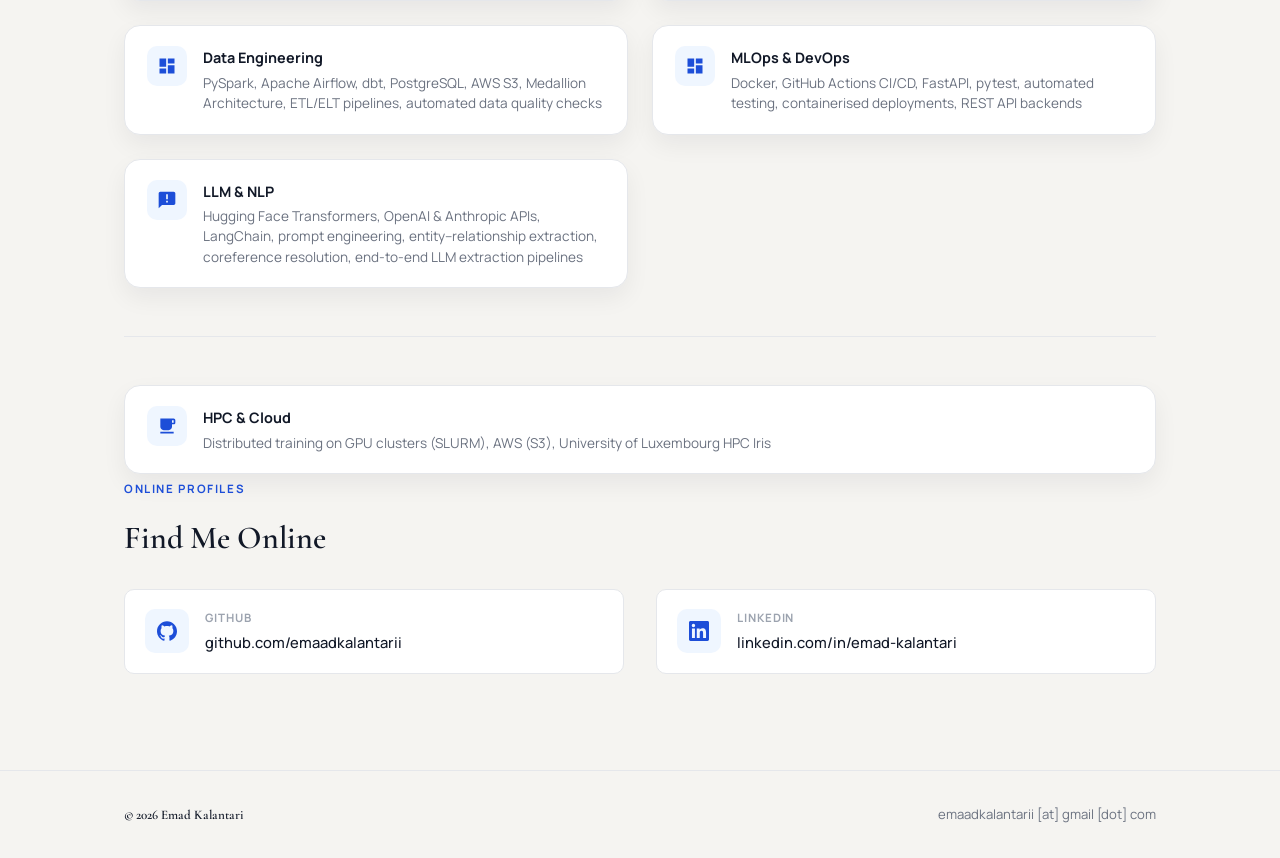
==== commit 1a8f1f40: "enhance cards" ====
--- a/index.html
+++ b/index.html
@@ -143,29 +143,40 @@
           </div>
           <div class="about-item-text">
             <h4>Machine Learning</h4>
-            <p>Deep learning (PyTorch), transfer learning, computer vision, sequence modeling, and model evaluation</p>
-          </div>
-        </div>
-
-        <!-- Data -->
+            <p>Deep learning (PyTorch), transfer learning, computer vision, object detection, sequence modeling, and model evaluation</p>
+          </div>
+        </div>
+
+        <!-- Data Science & Analysis -->
         <div class="about-item fade-in">
           <div class="about-icon">
             <svg viewBox="0 0 24 24"><path d="M3 13h8V3H3v10zm0 8h8v-6H3v6zm10 0h8V11h-8v10zm0-18v6h8V3h-8z"/></svg>
           </div>
           <div class="about-item-text">
             <h4>Data Science & Analysis</h4>
-            <p>Python (Pandas, NumPy), SQL, exploratory data analysis, feature engineering, statistical modeling, and BI tools (Tableau, Power BI, Streamlit)</p>
-          </div>
-        </div>
-
-        <!-- HPC -->
-        <div class="about-item fade-in">
-          <div class="about-icon">
-            <svg viewBox="0 0 24 24"><path d="M20 3H4v10c0 2.21 1.79 4 4 4h6c2.21 0 4-1.79 4-4v-3h2c1.11 0 2-.89 2-2V5c0-1.11-.89-2-2-2zm0 5h-2V5h2v3zM4 19h16v2H4z"/></svg>
-          </div>
-          <div class="about-item-text">
-            <h4>HPC &amp; Cloud</h4>
-            <p>Distributed training on GPU clusters (SLURM), AWS, University of Luxembourg HPC Iris</p>
+            <p>Python (Pandas, NumPy), SQL, exploratory data analysis, feature engineering, XGBoost, SHAP, explainable AI, statistical modeling, and BI tools (Tableau, Power BI, Streamlit)</p>
+          </div>
+        </div>
+
+        <!-- Data Engineering -->
+        <div class="about-item fade-in">
+          <div class="about-icon">
+            <svg viewBox="0 0 24 24"><path d="M3 13h8V3H3v10zm0 8h8v-6H3v6zm10 0h8V11h-8v10zm0-18v6h8V3h-8z"/></svg>
+          </div>
+          <div class="about-item-text">
+            <h4>Data Engineering</h4>
+            <p>PySpark, Apache Airflow, dbt, PostgreSQL, AWS S3, Medallion Architecture, ETL/ELT pipelines, automated data quality checks</p>
+          </div>
+        </div>
+
+        <!-- MLOps & DevOps -->
+        <div class="about-item fade-in">
+          <div class="about-icon">
+            <svg viewBox="0 0 24 24"><path d="M3 13h8V3H3v10zm0 8h8v-6H3v6zm10 0h8V11h-8v10zm0-18v6h8V3h-8z"/></svg>
+          </div>
+          <div class="about-item-text">
+            <h4>MLOps & DevOps</h4>
+            <p>Docker, GitHub Actions CI/CD, FastAPI, pytest, automated testing, containerised deployments, REST API backends</p>
           </div>
         </div>
 
@@ -181,6 +192,19 @@
         </div>
       </div>
       <div class="divider"></div>
+
+        <!-- HPC -->
+        <div class="about-item fade-in">
+          <div class="about-icon">
+            <svg viewBox="0 0 24 24"><path d="M20 3H4v10c0 2.21 1.79 4 4 4h6c2.21 0 4-1.79 4-4v-3h2c1.11 0 2-.89 2-2V5c0-1.11-.89-2-2-2zm0 5h-2V5h2v3zM4 19h16v2H4z"/></svg>
+          </div>
+          <div class="about-item-text">
+            <h4>HPC &amp; Cloud</h4>
+            <p>Distributed training on GPU clusters (SLURM), AWS (S3), University of Luxembourg HPC Iris</p>
+          </div>
+        </div>
+
+        
 
     <!-- ── Social Profiles ────────────────────────────────── -->
     <span class="section-label">Online Profiles</span>
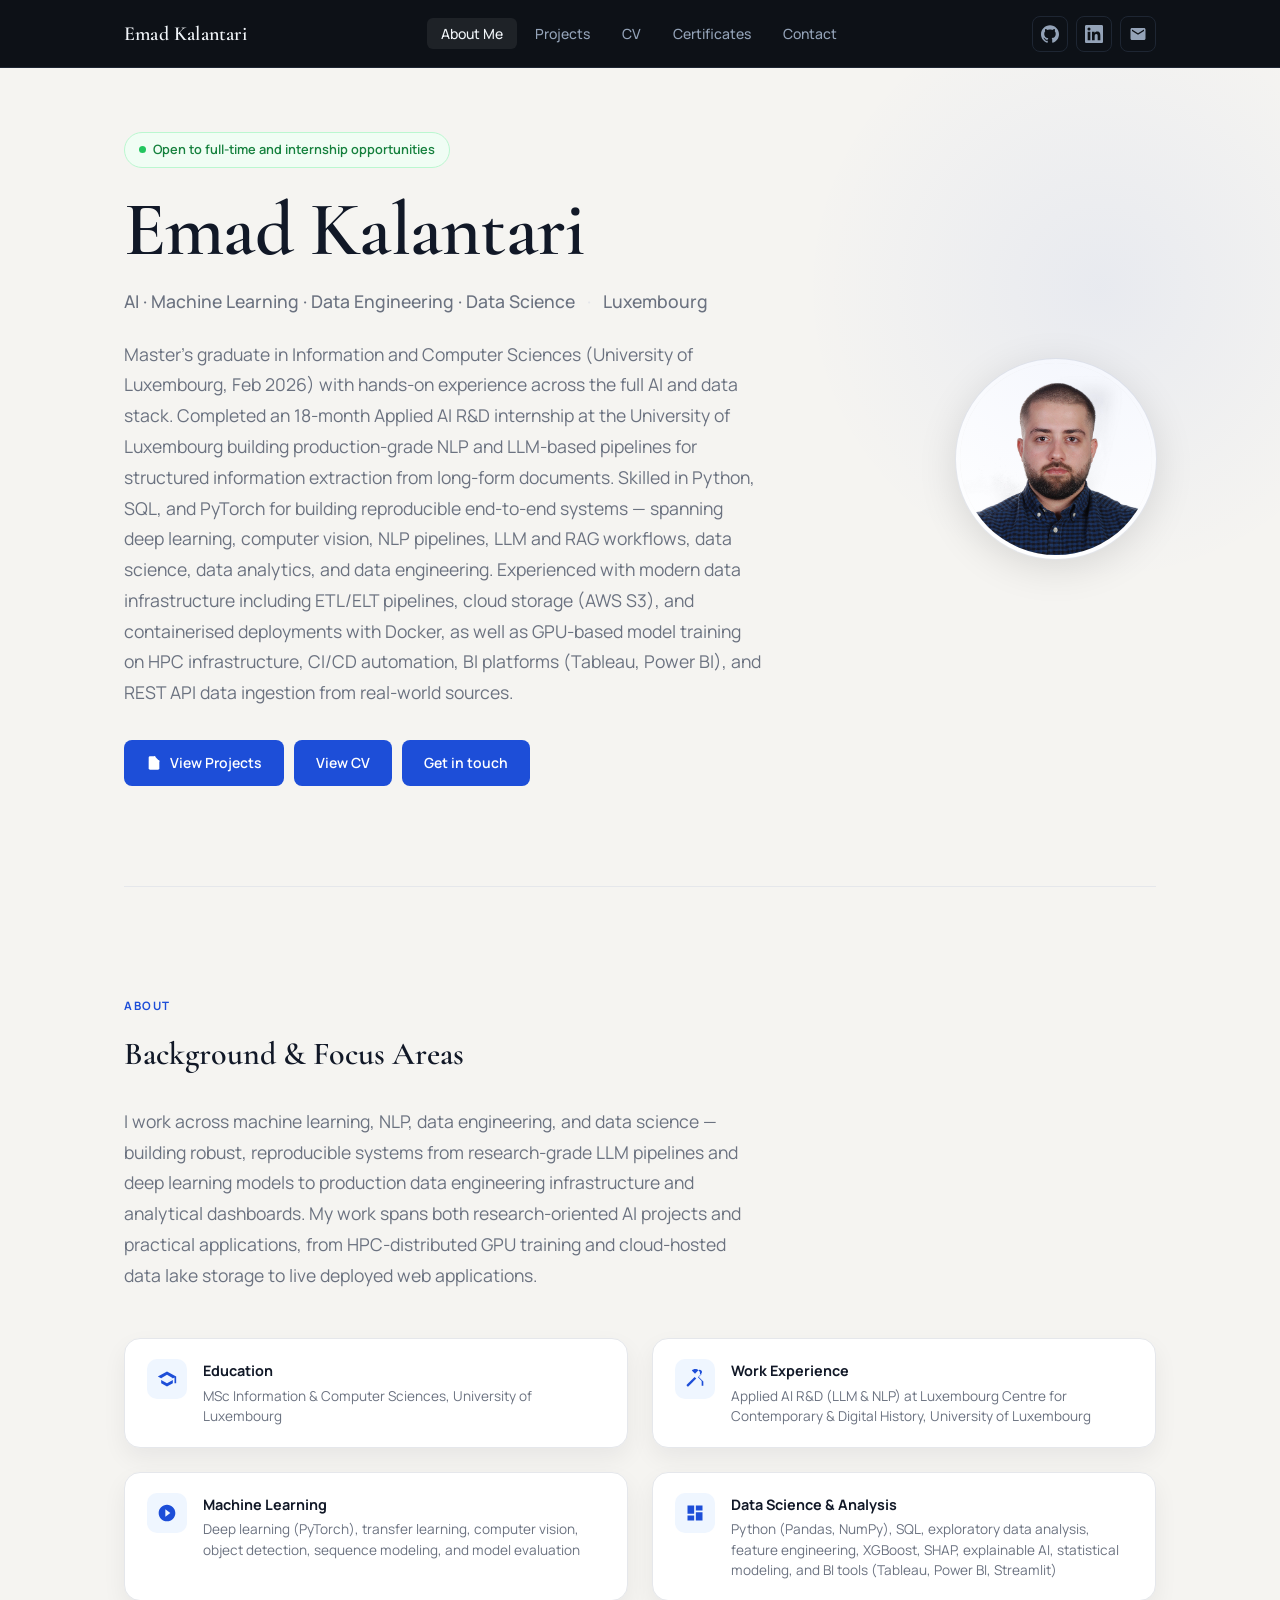
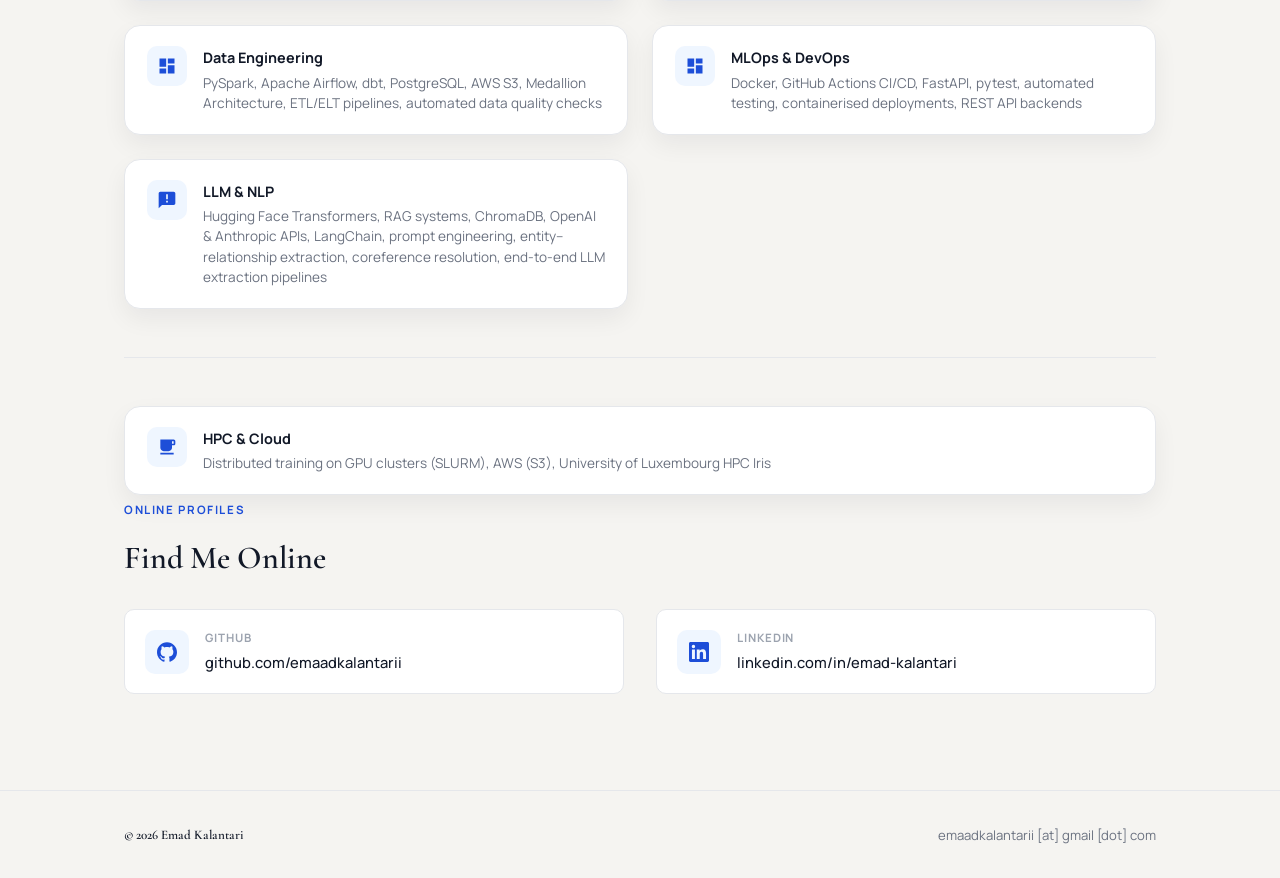
==== commit c9bd916c: "enhance cards" ====
--- a/index.html
+++ b/index.html
@@ -187,7 +187,7 @@
           </div>
           <div class="about-item-text">
             <h4>LLM &amp; NLP</h4>
-            <p>Hugging Face Transformers, OpenAI &amp; Anthropic APIs, LangChain, prompt engineering, entity–relationship extraction, coreference resolution, end-to-end LLM extraction pipelines</p>
+            <p>Hugging Face Transformers, RAG systems, ChromaDB, OpenAI &amp; Anthropic APIs, LangChain, prompt engineering, entity–relationship extraction, coreference resolution, end-to-end LLM extraction pipelines</p>
           </div>
         </div>
       </div>
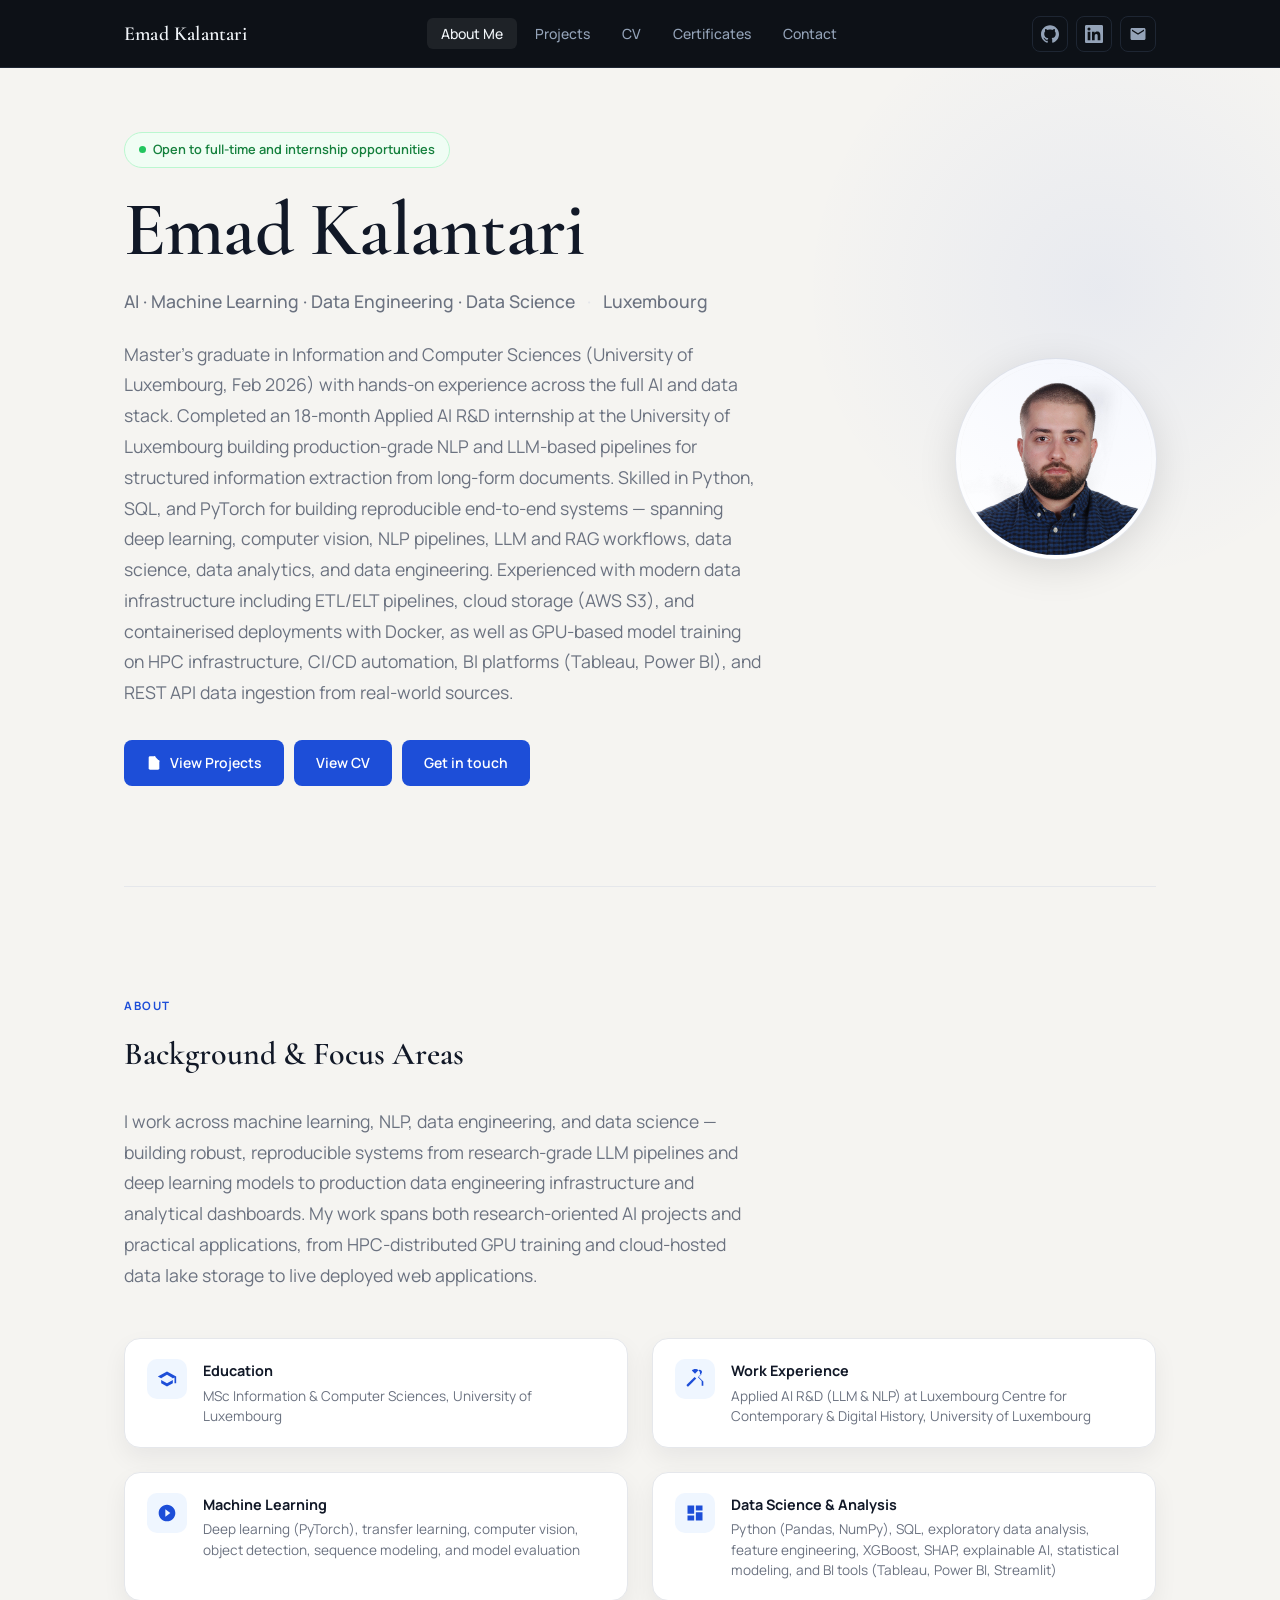
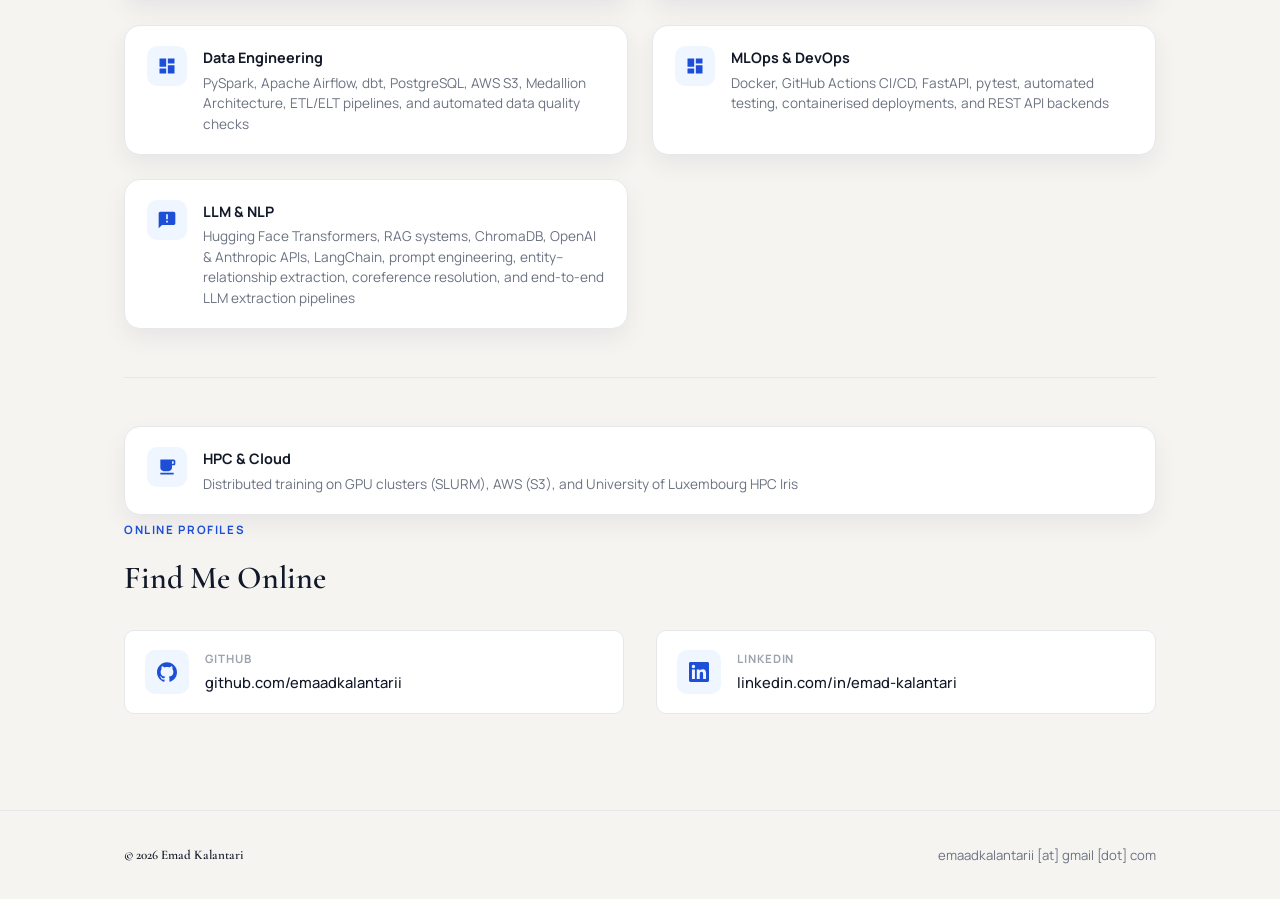
==== commit 464575ec: "enhance cards" ====
--- a/index.html
+++ b/index.html
@@ -165,7 +165,7 @@
           </div>
           <div class="about-item-text">
             <h4>Data Engineering</h4>
-            <p>PySpark, Apache Airflow, dbt, PostgreSQL, AWS S3, Medallion Architecture, ETL/ELT pipelines, automated data quality checks</p>
+            <p>PySpark, Apache Airflow, dbt, PostgreSQL, AWS S3, Medallion Architecture, ETL/ELT pipelines, and automated data quality checks</p>
           </div>
         </div>
 
@@ -176,7 +176,7 @@
           </div>
           <div class="about-item-text">
             <h4>MLOps & DevOps</h4>
-            <p>Docker, GitHub Actions CI/CD, FastAPI, pytest, automated testing, containerised deployments, REST API backends</p>
+            <p>Docker, GitHub Actions CI/CD, FastAPI, pytest, automated testing, containerised deployments, and REST API backends</p>
           </div>
         </div>
 
@@ -187,7 +187,7 @@
           </div>
           <div class="about-item-text">
             <h4>LLM &amp; NLP</h4>
-            <p>Hugging Face Transformers, RAG systems, ChromaDB, OpenAI &amp; Anthropic APIs, LangChain, prompt engineering, entity–relationship extraction, coreference resolution, end-to-end LLM extraction pipelines</p>
+            <p>Hugging Face Transformers, RAG systems, ChromaDB, OpenAI &amp; Anthropic APIs, LangChain, prompt engineering, entity–relationship extraction, coreference resolution, and end-to-end LLM extraction pipelines</p>
           </div>
         </div>
       </div>
@@ -200,7 +200,7 @@
           </div>
           <div class="about-item-text">
             <h4>HPC &amp; Cloud</h4>
-            <p>Distributed training on GPU clusters (SLURM), AWS (S3), University of Luxembourg HPC Iris</p>
+            <p>Distributed training on GPU clusters (SLURM), AWS (S3), and University of Luxembourg HPC Iris</p>
           </div>
         </div>
 
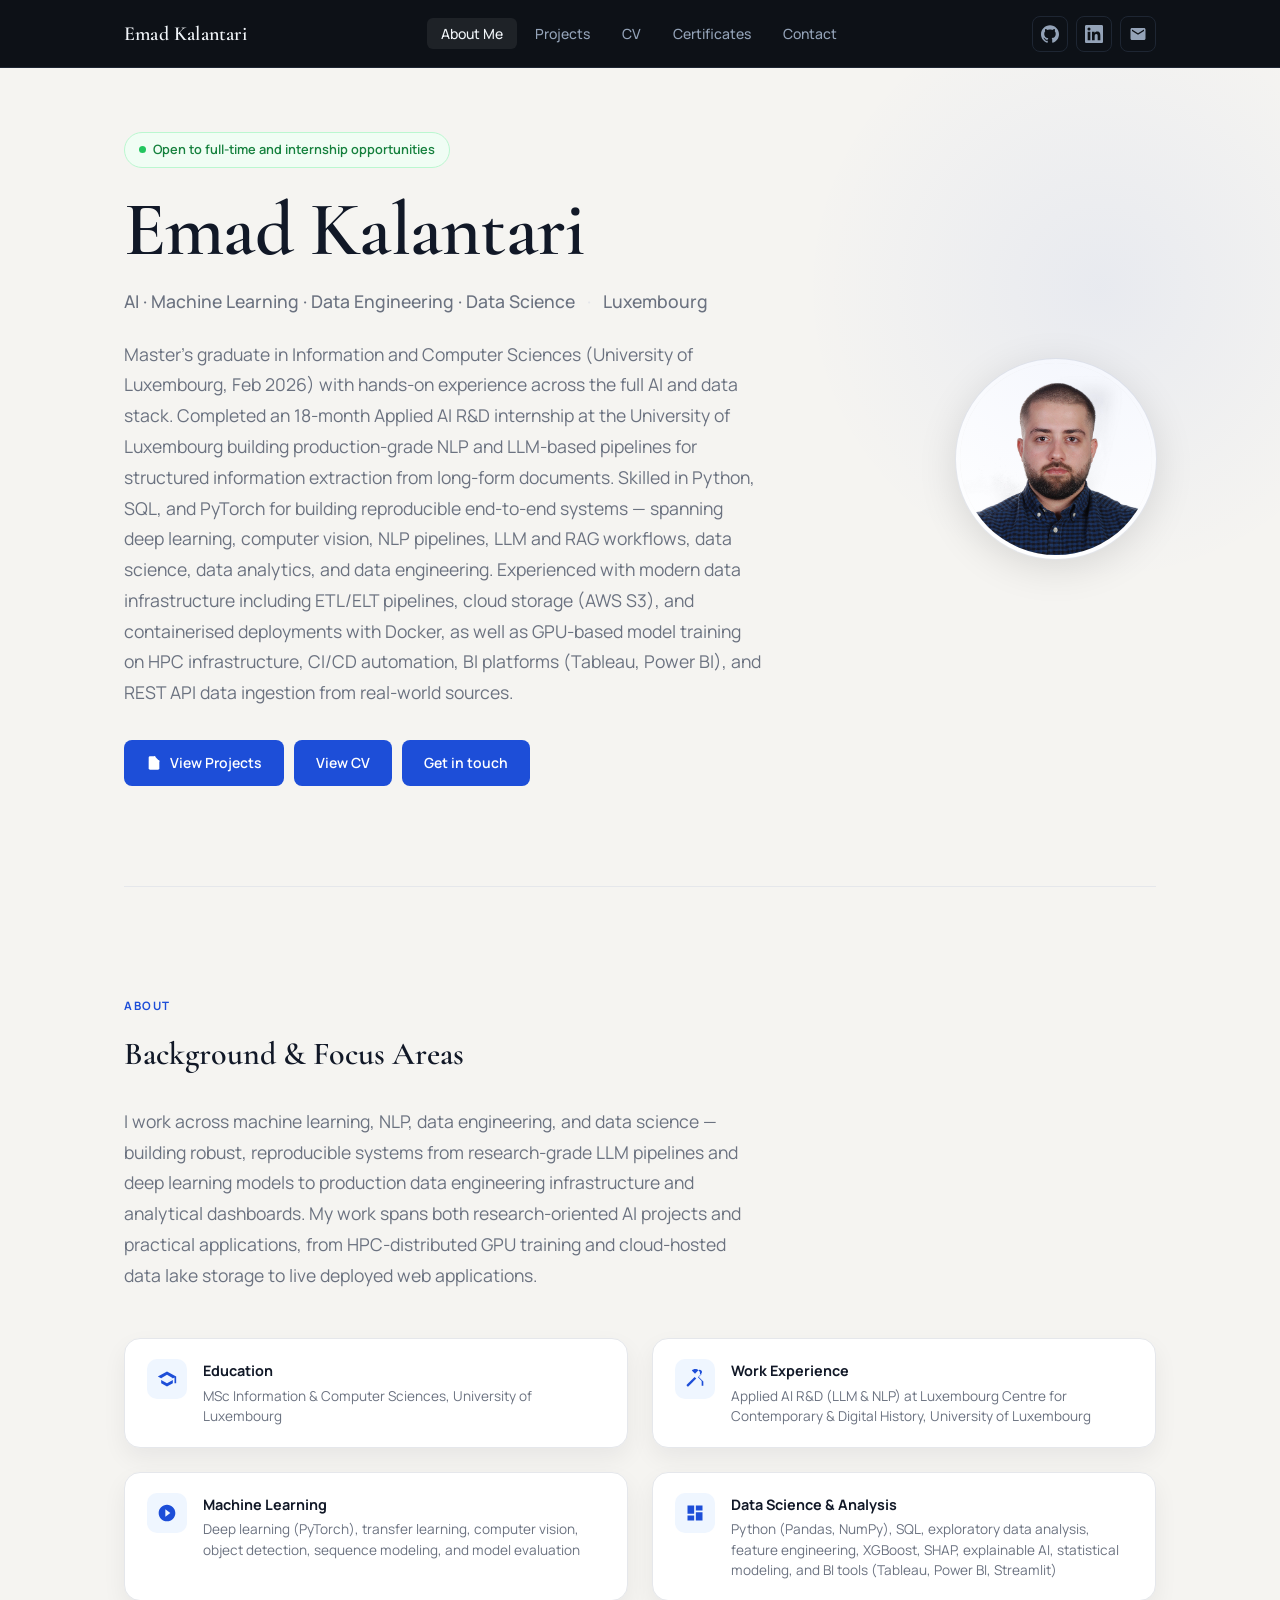
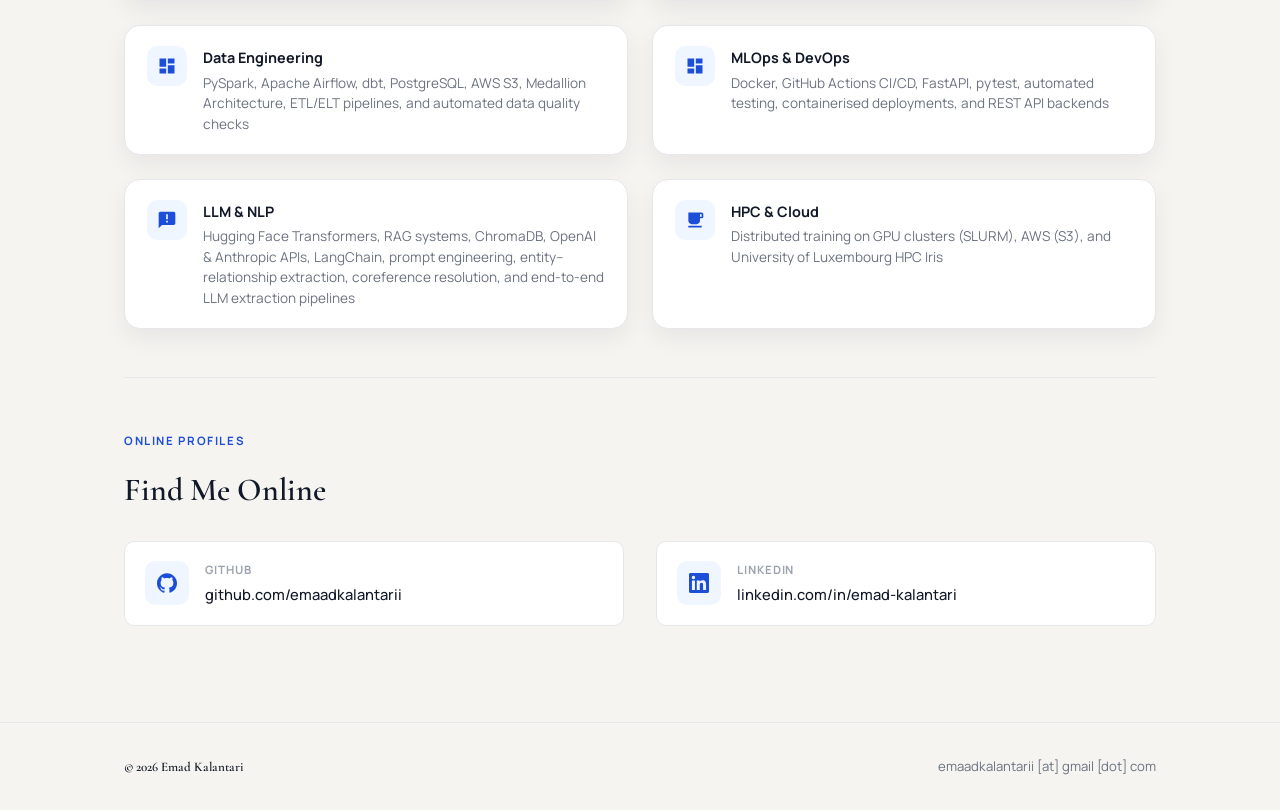
==== commit 044e8a1d: "enhance cards" ====
--- a/index.html
+++ b/index.html
@@ -190,19 +190,19 @@
             <p>Hugging Face Transformers, RAG systems, ChromaDB, OpenAI &amp; Anthropic APIs, LangChain, prompt engineering, entity–relationship extraction, coreference resolution, and end-to-end LLM extraction pipelines</p>
           </div>
         </div>
+      
+        <!-- HPC -->
+        <div class="about-item fade-in">
+          <div class="about-icon">
+            <svg viewBox="0 0 24 24"><path d="M20 3H4v10c0 2.21 1.79 4 4 4h6c2.21 0 4-1.79 4-4v-3h2c1.11 0 2-.89 2-2V5c0-1.11-.89-2-2-2zm0 5h-2V5h2v3zM4 19h16v2H4z"/></svg>
+          </div>
+          <div class="about-item-text">
+            <h4>HPC &amp; Cloud</h4>
+            <p>Distributed training on GPU clusters (SLURM), AWS (S3), and University of Luxembourg HPC Iris</p>
+          </div>
+        </div>
       </div>
       <div class="divider"></div>
-
-        <!-- HPC -->
-        <div class="about-item fade-in">
-          <div class="about-icon">
-            <svg viewBox="0 0 24 24"><path d="M20 3H4v10c0 2.21 1.79 4 4 4h6c2.21 0 4-1.79 4-4v-3h2c1.11 0 2-.89 2-2V5c0-1.11-.89-2-2-2zm0 5h-2V5h2v3zM4 19h16v2H4z"/></svg>
-          </div>
-          <div class="about-item-text">
-            <h4>HPC &amp; Cloud</h4>
-            <p>Distributed training on GPU clusters (SLURM), AWS (S3), and University of Luxembourg HPC Iris</p>
-          </div>
-        </div>
 
         
 
